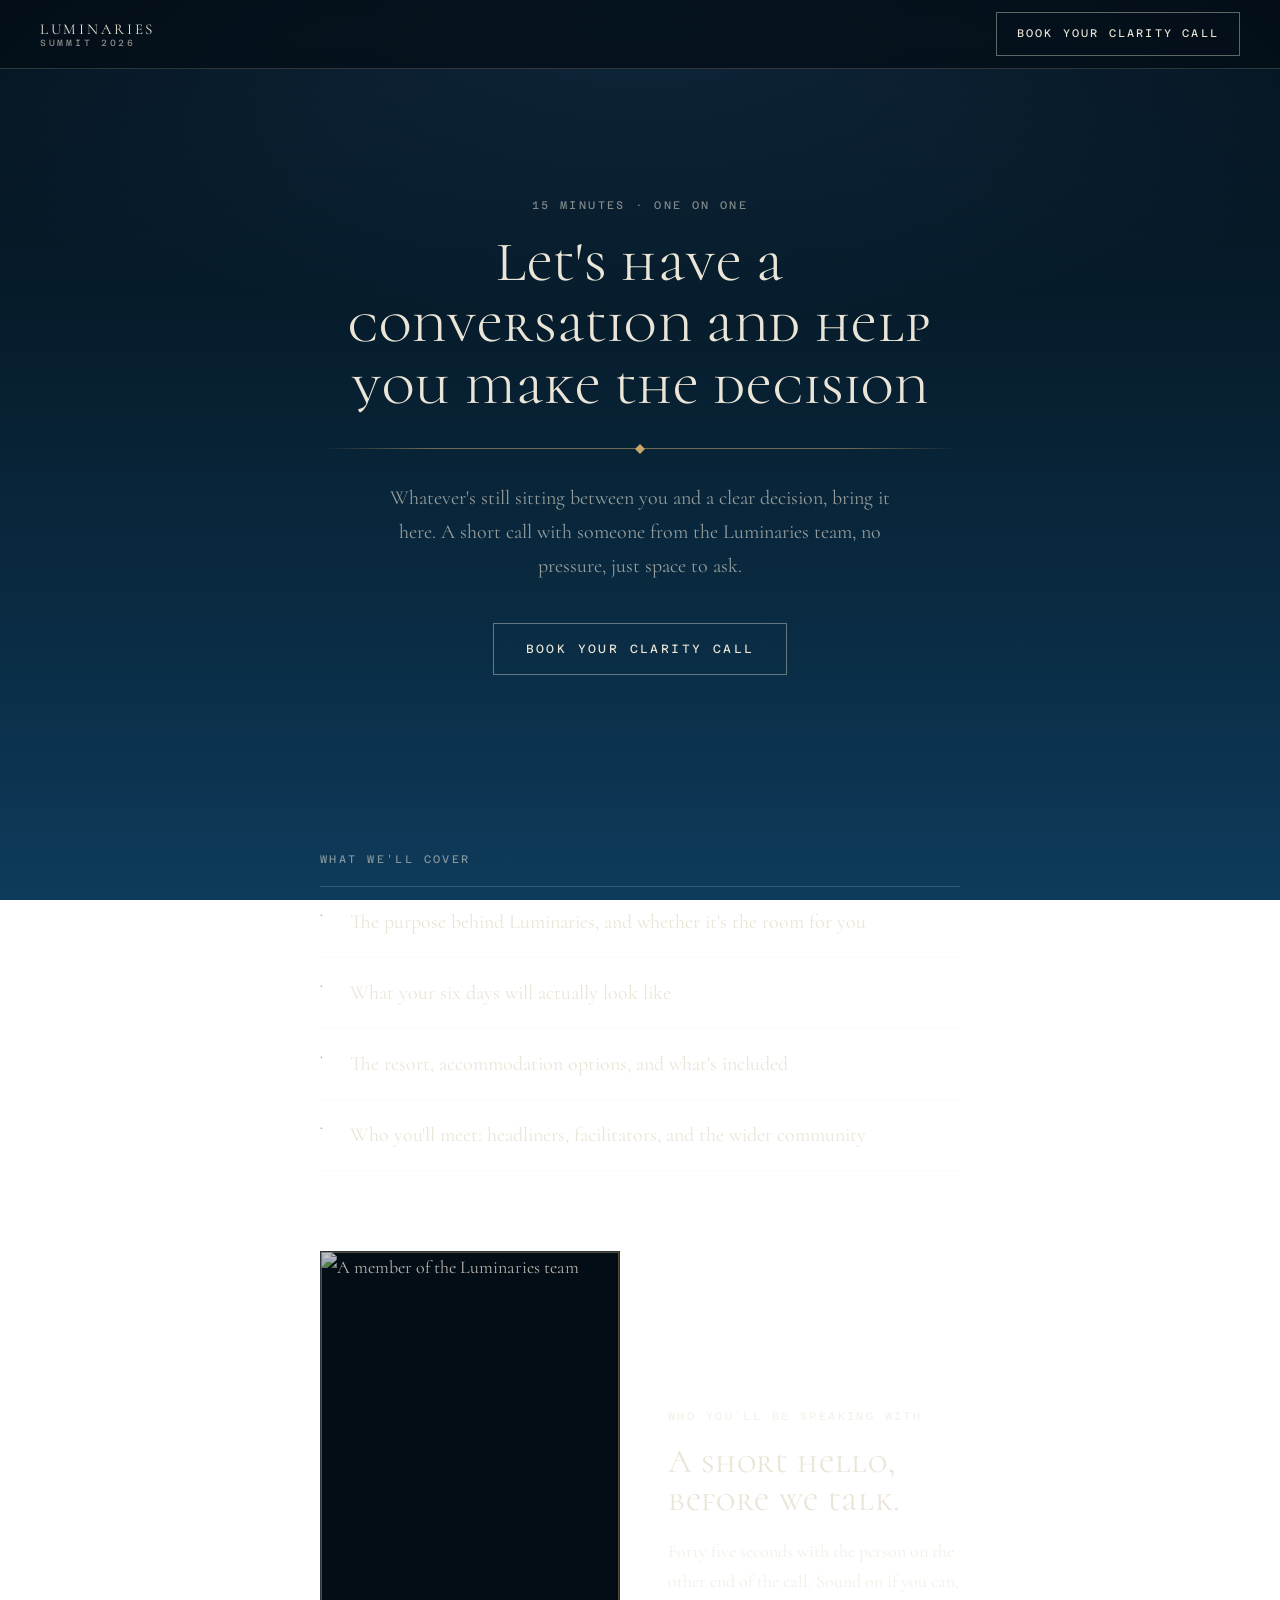
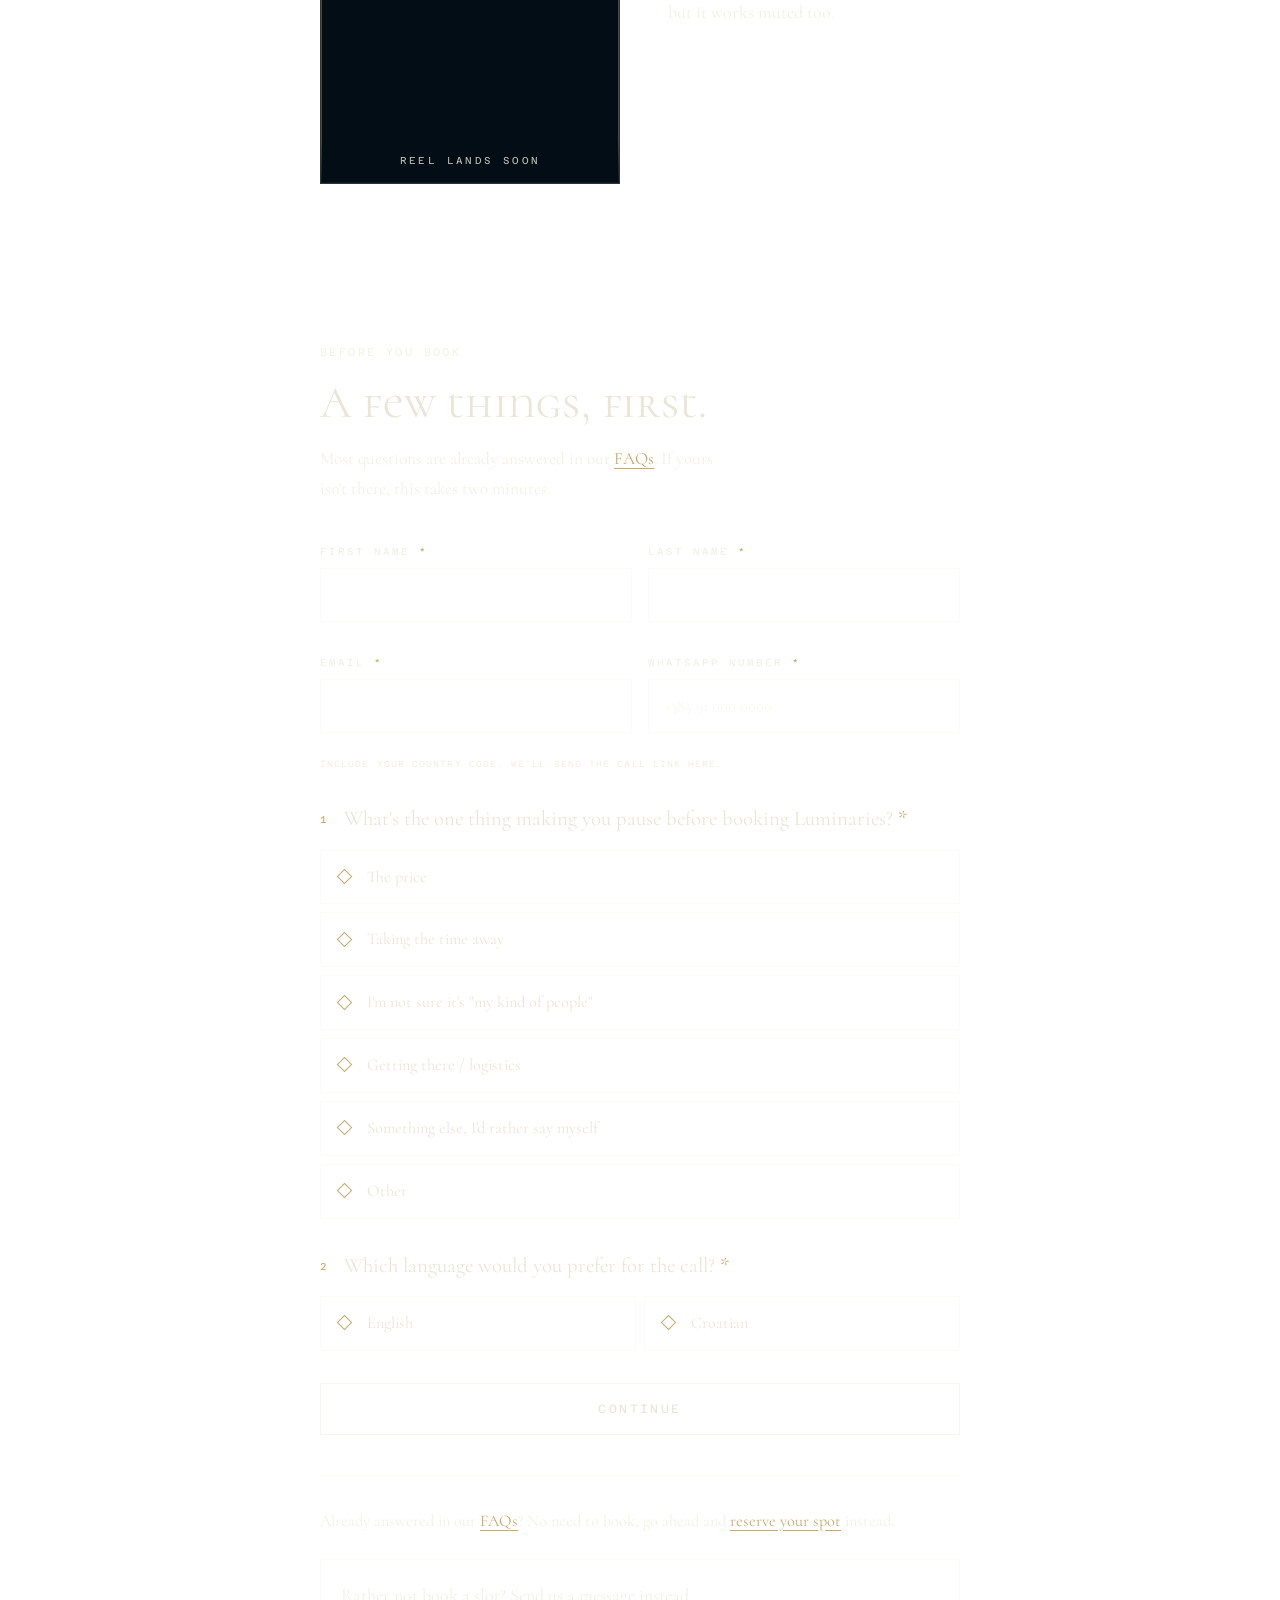
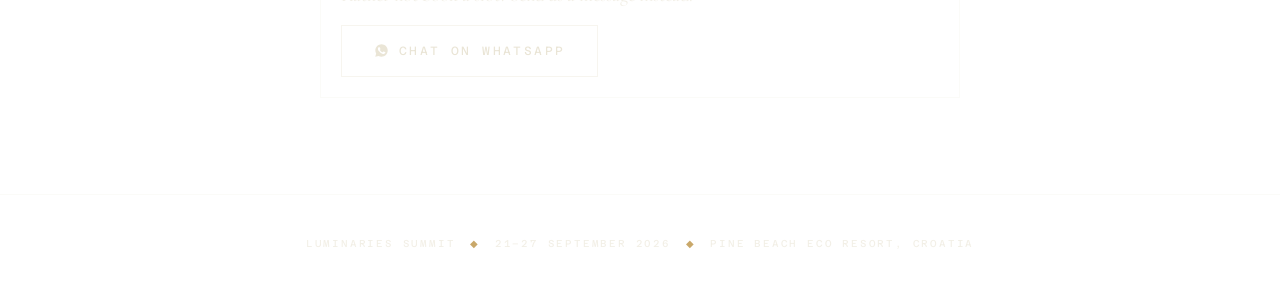
==== booking/index.html @ d0ec7f00 "Add clarity call booking page at /booking with reel, WhatsApp and two-step form" ====
<!DOCTYPE html>
<html lang="en">
<head>
<meta charset="utf-8" />
<meta name="viewport" content="width=device-width, initial-scale=1" />
<title>Book a Clarity Call - Luminaries Summit 2026</title>
<meta name="description" content="A 15 minute one on one call with the Luminaries team. Whatever is still sitting between you and a clear decision, bring it here." />
<meta property="og:title" content="Book a Clarity Call - Luminaries Summit 2026" />
<meta property="og:description" content="15 minutes, one on one. No pressure, just space to ask." />
<link rel="preconnect" href="https://fonts.googleapis.com" />
<link rel="preconnect" href="https://fonts.gstatic.com" crossorigin />
<link href="https://fonts.googleapis.com/css2?family=Cormorant:ital,wght@0,300..700;1,300..600&family=Cormorant+Unicase:wght@400;600;700&family=Azeret+Mono:wght@300;400;500&display=swap" rel="stylesheet" />
<link rel="stylesheet" href="../assets/styles.css" />
<link rel="stylesheet" href="../assets/clarity.css" />
</head>
<body class="page-clarity">
<a class="skip" href="#form">Skip to the form</a>

<header class="topbar topbar--clarity">
  <a class="topbar__mark" href="../">Luminaries<span>Summit 2026</span></a>
  <a class="btn btn--ghost btn--sm" href="#form">Book your clarity call</a>
</header>

<!-- ============================= HERO ============================= -->
<section class="cl-hero">
  <div class="wrap wrap--narrow">
    <p class="eyebrow eyebrow--light">15 minutes · One on one</p>

    <h1 class="cl-hero__title">
      Let's have a conversation and help you make the decision
    </h1>

    <div class="rule rule--light" aria-hidden="true"><span class="rule__gem"></span></div>

    <p class="cl-hero__intro">
      Whatever's still sitting between you and a clear decision, bring it here.
      A short call with someone from the Luminaries team, no pressure, just space to ask.
    </p>

    <a class="btn btn--ghost btn--light" href="#form">Book your clarity call</a>
  </div>
</section>

<!-- ============================ COVERAGE ============================ -->
<section class="cl-section">
  <div class="wrap wrap--narrow">
    <p class="eyebrow eyebrow--light">What we'll cover</p>

    <ul class="cover">
      <li>The purpose behind Luminaries, and whether it's the room for you</li>
      <li>What your six days will actually look like</li>
      <li>The resort, accommodation options, and what's included</li>
      <li>Who you'll meet: headliners, facilitators, and the wider community</li>
    </ul>
  </div>
</section>

<!-- ============================== REEL ============================== -->
<section class="cl-section cl-section--film">
  <div class="wrap wrap--narrow">
    <div class="reel">
      <!-- Facade player: set data-video-src (mp4) or data-instagram, media loads on click. -->
      <figure class="film film--reel" data-film data-video-src="" data-instagram="">
        <div class="film__frame">
          <img class="film__poster"
               src="https://luminaries.earth/images/home-booking-hero.jpg"
               alt="A member of the Luminaries team" loading="lazy" decoding="async" />
          <button type="button" class="film__play" data-film-play hidden>
            <span class="film__glyph" aria-hidden="true"></span>
            <span class="film__playLabel">Play</span>
            <span class="film__dur">0:45</span>
          </button>
          <p class="film__soon" data-film-soon>Reel lands soon</p>
        </div>
      </figure>

      <div class="reel__copy">
        <p class="eyebrow eyebrow--light">Who you'll be speaking with</p>
        <h2 class="reel__title">A short hello, before we talk.</h2>
        <p class="reel__text">
          Forty five seconds with the person on the other end of the call. Sound
          on if you can, but it works muted too.
        </p>
        <a class="reel__ig" href="https://www.instagram.com/luminaries.summit/" data-film-ig hidden>
          Watch on Instagram
        </a>
      </div>
    </div>
  </div>
</section>

<!-- ============================== FORM ============================== -->
<section class="cl-section cl-section--form" id="form">
  <div class="wrap wrap--narrow">
    <p class="eyebrow eyebrow--light">Before you book</p>
    <h2 class="cl-h2">A few things, first.</h2>
    <p class="cl-intro">
      Most questions are already answered in our
      <a href="https://luminaries.earth/#faq">FAQs</a>. If yours isn't there,
      this takes two minutes.
    </p>

    <!-- TODO: point action at the LeadConnector endpoint once the widget is provisioned. -->
    <form class="cf" id="clarity-form" novalidate>

      <div class="cf__step" data-step="1">
        <div class="cf__grid">
          <label class="cf__field">
            <span class="cf__label">First name <b aria-hidden="true">*</b></span>
            <input type="text" name="first-name" autocomplete="given-name" required />
          </label>
          <label class="cf__field">
            <span class="cf__label">Last name <b aria-hidden="true">*</b></span>
            <input type="text" name="last-name" autocomplete="family-name" required />
          </label>
        </div>

        <div class="cf__grid">
          <label class="cf__field">
            <span class="cf__label">Email <b aria-hidden="true">*</b></span>
            <input type="email" name="email" autocomplete="email" inputmode="email" required />
          </label>
          <label class="cf__field">
            <span class="cf__label">WhatsApp number <b aria-hidden="true">*</b></span>
            <input type="tel" name="whatsapp" autocomplete="tel" inputmode="tel"
                   placeholder="+385 91 000 0000" pattern="[+0-9][0-9 ()\-]{6,}" required />
          </label>
        </div>
        <p class="cf__hint">Include your country code. We'll send the call link here.</p>

        <fieldset class="cf__group">
          <legend class="cf__legend">
            <span class="cf__num">1</span>
            What's the one thing making you pause before booking Luminaries?
            <b aria-hidden="true">*</b>
          </legend>
          <div class="opts">
            <label class="opt"><input type="radio" name="pause" value="price" required /><span class="opt__box">The price</span></label>
            <label class="opt"><input type="radio" name="pause" value="time" /><span class="opt__box">Taking the time away</span></label>
            <label class="opt"><input type="radio" name="pause" value="people" /><span class="opt__box">I'm not sure it's "my kind of people"</span></label>
            <label class="opt"><input type="radio" name="pause" value="logistics" /><span class="opt__box">Getting there / logistics</span></label>
            <label class="opt"><input type="radio" name="pause" value="say-myself" /><span class="opt__box">Something else, I'd rather say myself</span></label>
            <label class="opt"><input type="radio" name="pause" value="other" /><span class="opt__box">Other</span></label>
          </div>
        </fieldset>

        <fieldset class="cf__group">
          <legend class="cf__legend">
            <span class="cf__num">2</span>
            Which language would you prefer for the call?
            <b aria-hidden="true">*</b>
          </legend>
          <div class="opts opts--pair">
            <label class="opt"><input type="radio" name="language" value="en" required /><span class="opt__box">English</span></label>
            <label class="opt"><input type="radio" name="language" value="hr" /><span class="opt__box">Croatian</span></label>
          </div>
        </fieldset>

        <p class="cf__error" data-step-error hidden>Please complete the fields above to continue.</p>

        <button type="button" class="btn btn--ghost btn--light btn--wide" data-continue>Continue</button>
      </div>

      <div class="cf__step" data-step="2" hidden>
        <fieldset class="cf__group">
          <legend class="cf__legend">
            <span class="cf__num">3</span>
            Is there anything you would like to add before the call?
            <b aria-hidden="true">*</b>
          </legend>
          <label class="cf__field">
            <span class="sr-only">Anything you would like to add</span>
            <textarea name="notes" rows="5" required
                      placeholder="The thing you'd want said out loud on the call."></textarea>
          </label>
        </fieldset>

        <p class="cf__error" data-final-error hidden>Please add a short note before booking.</p>

        <div class="cf__actions">
          <button type="button" class="btn btn--ghost btn--light" data-back>Back</button>
          <button type="submit" class="btn btn--ghost btn--light btn--gold">Book your clarity call</button>
        </div>
      </div>

      <div class="cf__done" data-done hidden>
        <p class="cf__doneGem" aria-hidden="true">&#9670;</p>
        <h3 class="cf__doneTitle">Your call is requested.</h3>
        <p>
          We'll be in touch at <span data-done-email></span> with a time that suits you.
          Nothing else needed from you right now.
        </p>
      </div>
    </form>

    <p class="cl-note">
      Already answered in our <a href="https://luminaries.earth/#faq">FAQs</a>?
      No need to book, go ahead and <a href="../#checkout">reserve your spot</a> instead.
    </p>

    <div class="wa">
      <p class="wa__text">Rather not book a slot? Send us a message instead.</p>
      <!-- TODO: confirm this number is WhatsApp enabled before launch. -->
      <a class="btn btn--ghost btn--light wa__btn"
         href="https://wa.me/385913332030?text=Hi%20Luminaries%2C%20I%20have%20a%20question%20about%20the%202026%20summit."
         target="_blank" rel="noopener">
        <span class="wa__glyph" aria-hidden="true"></span>
        Chat on WhatsApp
      </a>
    </div>
  </div>
</section>

<footer class="cl-footer">
  <div class="wrap">
    <p>Luminaries Summit <span class="gem">&#9670;</span> 21–27 September 2026 <span class="gem">&#9670;</span> Pine Beach Eco Resort, Croatia</p>
  </div>
</footer>

<script src="../assets/clarity.js" defer></script>
<script src="../assets/film.js" defer></script>
</body>
</html>
---- assets/styles.css ----
/* ==========================================================================
   Luminaries Summit 2026 — Early Bird landing page
   Visual system lifted from luminaries.earth:
   cream #F7F2DF ground, ink #141414, electric blue #1032CF accent,
   Cormorant / Cormorant Unicase display, Azeret Mono for labels.
   ========================================================================== */

:root {
  --cream: #f7f2df;
  --cream-deep: #efe8cf;
  --ink: #141414;
  --ink-soft: rgba(20, 20, 20, 0.62);
  --ink-faint: rgba(20, 20, 20, 0.14);
  --night: #061b2a;
  --night-deep: #030d16;
  --blue: #1032cf;
  --blue-lift: #2a4eef;
  --sky: #4da2f0;
  --gold: #c9a86a;

  --bg: var(--cream);
  --fg: var(--ink);
  --fg-soft: var(--ink-soft);
  --hairline: var(--ink-faint);
  --accent: var(--blue);
  --surface: rgba(255, 255, 255, 0.5);

  --display: "Cormorant Unicase", "Cormorant", Georgia, serif;
  --serif: "Cormorant", Georgia, "Times New Roman", serif;
  --mono: "Azeret Mono", ui-monospace, "SFMono-Regular", Consolas, monospace;

  --step: 8px;
  --gutter: 24px;
  --maxw: 1180px;
  --maxw-narrow: 720px;

  --ease: cubic-bezier(0.22, 0.61, 0.36, 1);
  --dur: 420ms;
}

@media (prefers-color-scheme: dark) {
  :root:not([data-theme="light"]) {
    --bg: #0d1219;
    --fg: #e8e3d4;
    --fg-soft: rgba(232, 227, 212, 0.62);
    --hairline: rgba(232, 227, 212, 0.16);
    --accent: #6f92ff;
    --surface: rgba(255, 255, 255, 0.04);
    --cream-deep: #121924;
  }
}

[data-theme="dark"] {
  --bg: #0d1219;
  --fg: #e8e3d4;
  --fg-soft: rgba(232, 227, 212, 0.62);
  --hairline: rgba(232, 227, 212, 0.16);
  --accent: #6f92ff;
  --surface: rgba(255, 255, 255, 0.04);
  --cream-deep: #121924;
}

/* --------------------------------------------------------- base */

*,
*::before,
*::after { box-sizing: border-box; }

html { scroll-behavior: smooth; -webkit-text-size-adjust: 100%; }

body {
  margin: 0;
  background: var(--bg);
  color: var(--fg);
  font-family: var(--serif);
  font-size: 18px;
  line-height: 1.7;
  font-weight: 400;
  -webkit-font-smoothing: antialiased;
  overflow-x: hidden;
}

img { display: block; width: 100%; height: auto; }

a { color: inherit; }

p { margin: 0 0 1.1em; }

.sr-only {
  position: absolute; width: 1px; height: 1px;
  padding: 0; margin: -1px; overflow: hidden;
  clip: rect(0 0 0 0); white-space: nowrap; border: 0;
}

.skip {
  position: absolute; left: -9999px; top: 0; z-index: 999;
  background: var(--ink); color: var(--cream);
  padding: 12px 20px; font-family: var(--mono); font-size: 13px;
}
.skip:focus { left: 8px; top: 8px; }

:focus-visible {
  outline: 2px solid var(--accent);
  outline-offset: 3px;
}

/* --------------------------------------------------------- layout */

.wrap {
  width: 100%;
  max-width: var(--maxw);
  margin-inline: auto;
  padding-inline: var(--gutter);
}
.wrap--narrow { max-width: var(--maxw-narrow); }

.section { padding-block: calc(var(--step) * 9); }

@media (min-width: 768px) {
  :root { --gutter: 40px; }
  .section { padding-block: calc(var(--step) * 14); }
}

@media (min-width: 1100px) {
  .section { padding-block: calc(var(--step) * 18); }
}

/* --------------------------------------------------------- type */

.eyebrow {
  font-family: var(--mono);
  font-size: 11px;
  font-weight: 400;
  letter-spacing: 0.22em;
  text-transform: uppercase;
  color: var(--fg-soft);
  margin: 0 0 calc(var(--step) * 2);
}
.eyebrow--light { color: rgba(247, 242, 223, 0.66); }

.h2 {
  font-family: var(--display);
  font-weight: 400;
  font-size: clamp(2rem, 7vw, 3.6rem);
  line-height: 1.05;
  letter-spacing: 0.01em;
  margin: 0 0 calc(var(--step) * 2);
}
.h2--light { color: var(--cream); }

.h3 {
  font-family: var(--display);
  font-weight: 400;
  font-size: clamp(1.4rem, 4vw, 1.9rem);
  line-height: 1.15;
  margin: 0 0 calc(var(--step) * 1.5);
}

.lede {
  font-size: clamp(1.05rem, 2.4vw, 1.3rem);
  color: var(--fg-soft);
  max-width: 44ch;
  margin-bottom: calc(var(--step) * 5);
}
.lede--center { margin-inline: auto; }

.badge {
  display: inline-flex;
  align-items: center;
  font-family: var(--mono);
  font-size: 10px;
  letter-spacing: 0.18em;
  text-transform: uppercase;
  padding: 5px 11px;
  border: 1px solid var(--hairline);
  color: var(--fg-soft);
  white-space: nowrap;
}
.badge--accent {
  border-color: var(--accent);
  color: var(--accent);
}
.badge--tiny {
  font-size: 9px;
  letter-spacing: 0.12em;
  padding: 3px 7px;
  border-color: var(--accent);
  color: var(--accent);
}

/* Hairline divider with a small gem, echoing the site's gold rules */
.rule {
  position: relative;
  height: 1px;
  background: linear-gradient(90deg, transparent, var(--hairline) 18%, var(--hairline) 82%, transparent);
  margin-block: calc(var(--step) * 4);
}
.rule--light {
  background: linear-gradient(90deg, transparent, rgba(201, 168, 106, 0.55) 18%, rgba(201, 168, 106, 0.55) 82%, transparent);
}
.rule__gem {
  position: absolute; left: 50%; top: 50%;
  width: 7px; height: 7px;
  translate: -50% -50%;
  rotate: 45deg;
  background: var(--gold);
}

/* --------------------------------------------------------- buttons */

.btn {
  --btn-fg: var(--cream);
  --btn-bg: var(--ink);
  display: inline-flex;
  align-items: center;
  justify-content: center;
  min-height: 52px;
  padding: 14px 32px;
  font-family: var(--mono);
  font-size: 12px;
  font-weight: 400;
  letter-spacing: 0.2em;
  text-transform: uppercase;
  text-decoration: none;
  color: var(--btn-fg);
  background: var(--btn-bg);
  border: 1px solid var(--btn-bg);
  border-radius: 0;
  cursor: pointer;
  transition: background var(--dur) var(--ease), color var(--dur) var(--ease),
              border-color var(--dur) var(--ease), transform var(--dur) var(--ease);
}
.btn:hover { transform: translateY(-2px); }

.btn--solid { --btn-bg: var(--blue); --btn-fg: #fff; }
.btn--solid:hover { --btn-bg: var(--blue-lift); }

.btn--ghost {
  --btn-bg: transparent;
  --btn-fg: var(--fg);
  border-color: var(--hairline);
}
.btn--ghost:hover { border-color: var(--fg); }

.btn--sm { min-height: 44px; padding: 10px 20px; font-size: 11px; }
.btn--wide { width: 100%; }

@media (min-width: 640px) {
  .btn--wide { width: auto; min-width: 300px; }
}

/* --------------------------------------------------------- topbar */

.topbar {
  position: sticky;
  top: 0;
  z-index: 40;
  display: flex;
  align-items: center;
  justify-content: space-between;
  gap: 16px;
  padding: 12px var(--gutter);
  background: color-mix(in srgb, var(--bg) 88%, transparent);
  backdrop-filter: blur(10px);
  border-bottom: 1px solid var(--hairline);
}

.topbar__mark {
  font-family: var(--display);
  font-size: 15px;
  letter-spacing: 0.18em;
  text-transform: uppercase;
  text-decoration: none;
  line-height: 1.2;
}
.topbar__mark span {
  display: block;
  font-family: var(--mono);
  font-size: 9px;
  letter-spacing: 0.3em;
  color: var(--fg-soft);
}

.topbar__cta { display: none; }
@media (min-width: 600px) { .topbar__cta { display: inline-flex; } }

/* --------------------------------------------------------- hero */

.hero {
  position: relative;
  isolation: isolate;
  color: var(--cream);
  padding: calc(var(--step) * 9) var(--gutter) calc(var(--step) * 12);
  text-align: center;
  overflow: hidden;
}

/* Cosmic ground: layered radial nebulae over deep navy, like the site banner */
.hero__sky {
  position: absolute;
  inset: 0;
  z-index: -2;
  background:
    radial-gradient(120% 70% at 50% 8%, rgba(77, 162, 240, 0.34) 0%, transparent 58%),
    radial-gradient(80% 55% at 12% 78%, rgba(16, 50, 207, 0.4) 0%, transparent 62%),
    radial-gradient(70% 50% at 88% 68%, rgba(201, 168, 106, 0.16) 0%, transparent 60%),
    linear-gradient(180deg, var(--night-deep) 0%, var(--night) 55%, #0a2438 100%);
}
/* Starfield */
.hero__sky::after {
  content: "";
  position: absolute;
  inset: 0;
  background-image:
    radial-gradient(1.4px 1.4px at 12% 22%, rgba(255,255,255,0.85), transparent),
    radial-gradient(1px 1px at 28% 64%, rgba(255,255,255,0.6), transparent),
    radial-gradient(1.6px 1.6px at 47% 14%, rgba(255,255,255,0.75), transparent),
    radial-gradient(1px 1px at 63% 47%, rgba(255,255,255,0.5), transparent),
    radial-gradient(1.3px 1.3px at 78% 26%, rgba(255,255,255,0.8), transparent),
    radial-gradient(1px 1px at 88% 72%, rgba(255,255,255,0.55), transparent),
    radial-gradient(1.2px 1.2px at 36% 86%, rgba(255,255,255,0.6), transparent),
    radial-gradient(1px 1px at 6% 52%, rgba(255,255,255,0.45), transparent),
    radial-gradient(1.5px 1.5px at 70% 90%, rgba(255,255,255,0.5), transparent);
  animation: shimmer 7s ease-in-out infinite alternate;
}

@keyframes shimmer {
  from { opacity: 0.55; }
  to   { opacity: 1; }
}

.hero__fade {
  position: absolute;
  inset: auto 0 0 0;
  height: 120px;
  z-index: -1;
  background: linear-gradient(180deg, transparent, var(--bg));
}

.hero__inner {
  max-width: 760px;
  margin-inline: auto;
  animation: rise 900ms var(--ease) both;
}

@keyframes rise {
  from { opacity: 0; transform: translateY(14px); }
  to   { opacity: 1; transform: none; }
}

.hero__title {
  font-family: var(--display);
  font-weight: 400;
  font-size: clamp(2.1rem, 8.2vw, 4.6rem);
  line-height: 1.02;
  letter-spacing: 0.005em;
  margin: 0 0 calc(var(--step) * 2);
  text-wrap: balance;
}
.hero__title span { display: block; }
.hero__title em {
  display: block;
  font-style: normal;
  color: #fff;
  text-shadow: 0 0 46px rgba(122, 178, 255, 0.45);
}

.hero__sub {
  font-size: clamp(1.05rem, 2.6vw, 1.35rem);
  color: rgba(247, 242, 223, 0.82);
  max-width: 40ch;
  margin-inline: auto;
  margin-bottom: calc(var(--step) * 5);
}
.hero__sub strong { color: #fff; font-weight: 600; }

/* --------------------------------------------------------- countdown */

.countdown { margin-bottom: calc(var(--step) * 5); }

.countdown__label {
  font-family: var(--mono);
  font-size: 10px;
  letter-spacing: 0.28em;
  text-transform: uppercase;
  color: rgba(247, 242, 223, 0.6);
  margin: 0 0 calc(var(--step) * 2);
}

.countdown__grid {
  display: inline-grid;
  grid-template-columns: repeat(3, minmax(76px, 1fr));
  gap: 1px;
  background: rgba(247, 242, 223, 0.18);
  border: 1px solid rgba(247, 242, 223, 0.18);
}

.countdown__unit {
  display: flex;
  flex-direction: column;
  align-items: center;
  gap: 4px;
  padding: 14px 10px;
  background: rgba(6, 27, 42, 0.55);
  backdrop-filter: blur(4px);
}

.countdown__num {
  font-family: var(--display);
  font-size: clamp(1.8rem, 6vw, 2.6rem);
  line-height: 1;
  font-variant-numeric: tabular-nums;
  color: #fff;
}

.countdown__cap {
  font-family: var(--mono);
  font-size: 9px;
  letter-spacing: 0.24em;
  text-transform: uppercase;
  color: rgba(247, 242, 223, 0.55);
}

.countdown__deadline {
  font-family: var(--mono);
  font-size: 10px;
  letter-spacing: 0.16em;
  text-transform: uppercase;
  color: rgba(247, 242, 223, 0.45);
  margin: calc(var(--step) * 2) 0 0;
}

/* --------------------------------------------------------- price */

.section--price { text-align: center; }

.pricecard {
  margin-top: calc(var(--step) * 4);
  padding: calc(var(--step) * 5) calc(var(--step) * 3);
  background: var(--surface);
  border: 1px solid var(--hairline);
}

@media (min-width: 768px) {
  .pricecard { padding: calc(var(--step) * 8) calc(var(--step) * 7); }
}

.pricecard__row {
  display: flex;
  flex-wrap: wrap;
  align-items: baseline;
  justify-content: center;
  gap: 12px 20px;
}

.price {
  font-family: var(--display);
  line-height: 1;
  font-variant-numeric: lining-nums;
}

.price--was {
  font-size: clamp(1.5rem, 5vw, 2.2rem);
  color: var(--fg-soft);
  text-decoration: line-through;
  text-decoration-thickness: 1.5px;
}

.price--now {
  font-size: clamp(3.2rem, 13vw, 6rem);
  color: var(--accent);
  letter-spacing: -0.01em;
}

.price--sm.price--was { font-size: 1.2rem; }
.price--sm.price--now { font-size: 2.4rem; }
.price--xs.price--was { font-size: 0.9rem; }
.price--xs.price--now { font-size: 1.4rem; }

.pricecard__badges {
  display: flex;
  flex-wrap: wrap;
  justify-content: center;
  gap: 8px;
  margin: calc(var(--step) * 2.5) 0 0;
}

.pricecard__valid {
  font-family: var(--mono);
  font-size: 11px;
  letter-spacing: 0.2em;
  text-transform: uppercase;
  color: var(--fg);
  margin: calc(var(--step) * 2) 0 0;
}

.pricecard__note {
  max-width: 46ch;
  margin-inline: auto;
  color: var(--fg-soft);
  font-size: 1.05rem;
}
.pricecard__note strong { color: var(--fg); font-weight: 600; }

/* --------------------------------------------------------- email unlock */

.pricecard[data-locked] [data-lockable] {
  filter: blur(11px);
  opacity: 0.55;
  user-select: none;
  pointer-events: none;
}

/* While locked the regular rate is the live price, so it must not read as struck through. */
[data-early-bird="locked"] .price--was {
  text-decoration: none;
  color: var(--fg);
}
[data-early-bird="locked"] .section--reserve .price--was { color: var(--cream); }
[data-early-bird="locked"] .section--reserve [data-lockable],
[data-early-bird="locked"] .reserve__unit { display: none; }

[data-lockable] {
  transition: filter 500ms var(--ease), opacity 500ms var(--ease);
}

.unlock {
  margin-bottom: calc(var(--step) * 4);
  text-align: left;
}
.unlock[hidden] { display: none; }

.unlock__pitch {
  display: block;
  text-align: center;
  font-size: 1.05rem;
  line-height: 1.6;
  margin: 0 0 calc(var(--step) * 2);
}
.unlock__pitch strong { font-weight: 600; }

.unlock__icon {
  display: inline-block;
  vertical-align: -1px;
  width: 14px;
  height: 12px;
  margin-right: 10px;
  border: 1.5px solid var(--accent);
  border-radius: 2px;
  position: relative;
}
.unlock__icon::before {
  content: "";
  position: absolute;
  left: 2px;
  bottom: 10px;
  width: 8px;
  height: 7px;
  border: 1.5px solid var(--accent);
  border-bottom: 0;
  border-radius: 5px 5px 0 0;
}
.unlock__icon--done { border-color: var(--accent); background: var(--accent); }
.unlock__icon--done::before { left: 6px; border-radius: 5px 5px 0 0; }

.unlock__row {
  display: grid;
  gap: 10px;
}
@media (min-width: 560px) {
  .unlock__row { grid-template-columns: minmax(0, 1fr) auto; }
}

.unlock__field { display: block; }
.unlock__field input {
  width: 100%;
  min-height: 52px;
  padding: 14px 16px;
  font-family: var(--serif);
  font-size: 16px;
  color: var(--fg);
  background: var(--bg);
  border: 1px solid var(--hairline);
  border-radius: 0;
}
.unlock__field input:focus-visible { outline: 2px solid var(--accent); outline-offset: 2px; }
.unlock__field input.is-invalid { border-color: #c0392b; }

.unlock__error {
  margin: 8px 0 0;
  font-family: var(--mono);
  font-size: 10px;
  letter-spacing: 0.1em;
  text-transform: uppercase;
  color: #c0392b;
}
.unlock__error[hidden] { display: none; }

.unlock__micro {
  margin: calc(var(--step) * 1.5) 0 0;
  font-family: var(--mono);
  font-size: 9px;
  line-height: 1.8;
  letter-spacing: 0.12em;
  text-transform: uppercase;
  color: var(--fg-soft);
  text-align: center;
}

.unlock--done { border: 1px solid var(--accent); padding: calc(var(--step) * 2.5); }
.unlock__pitch--done { margin-bottom: 0; }

.unlock__code {
  font-family: var(--mono);
  font-size: 0.85em;
  letter-spacing: 0.14em;
  padding: 3px 8px;
  margin-left: 4px;
  border: 1px dashed var(--accent);
  color: var(--accent);
}

.pricecard__micro {
  font-family: var(--mono);
  font-size: 10px;
  letter-spacing: 0.14em;
  text-transform: uppercase;
  color: var(--fg-soft);
  margin: calc(var(--step) * 2) 0 0;
}

/* --------------------------------------------------------- stays */

.section--stay { background: var(--cream-deep); }

.stays {
  display: grid;
  gap: calc(var(--step) * 6);
}

@media (min-width: 900px) {
  .stays { grid-template-columns: 1fr 1fr; gap: calc(var(--step) * 5); }
}

.stay { display: flex; flex-direction: column; }

.stay__media {
  margin: 0 0 calc(var(--step) * 3);
  overflow: hidden;
  background: var(--hairline);
  aspect-ratio: 4 / 3;
}
.stay__media img {
  height: 100%;
  object-fit: cover;
  transition: transform 900ms var(--ease);
}
.stay:hover .stay__media img { transform: scale(1.04); }

.stay__body { display: flex; flex-direction: column; flex: 1; }
.stay__body p { color: var(--fg-soft); }

.tags {
  display: flex;
  flex-wrap: wrap;
  gap: 8px;
  list-style: none;
  padding: 0;
  margin: 0 0 calc(var(--step) * 3);
}
.tags li {
  font-family: var(--mono);
  font-size: 10px;
  letter-spacing: 0.14em;
  text-transform: uppercase;
  padding: 6px 12px;
  border: 1px solid var(--hairline);
  color: var(--fg-soft);
}

.stay .btn { align-self: flex-start; margin-top: auto; }

/* --------------------------------------------------------- checkout */

.checkout {
  display: grid;
  gap: calc(var(--step) * 5);
  align-items: start;
}

@media (min-width: 1000px) {
  .checkout { grid-template-columns: minmax(0, 1fr) 380px; gap: calc(var(--step) * 7); }
}

.checkout__config { display: grid; gap: calc(var(--step) * 5); min-width: 0; }

.checkout__gated { display: grid; gap: calc(var(--step) * 5); }
.checkout__gated[hidden] { display: none; }

.field {
  border: 0;
  padding: 0;
  margin: 0;
  min-width: 0;
}

.field__legend {
  display: flex;
  align-items: baseline;
  gap: 10px;
  font-family: var(--display);
  font-size: clamp(1.15rem, 3.4vw, 1.45rem);
  line-height: 1.2;
  padding: 0;
  margin-bottom: calc(var(--step) * 2);
}

.field__step {
  font-family: var(--mono);
  font-size: 10px;
  letter-spacing: 0.18em;
  color: var(--accent);
}

.field__note {
  margin: calc(var(--step) * 2) 0 0;
  font-family: var(--mono);
  font-size: 10px;
  line-height: 1.7;
  letter-spacing: 0.1em;
  text-transform: uppercase;
  color: var(--fg-soft);
}

/* toggle: include / remove accommodation */

.switch {
  display: flex;
  align-items: flex-start;
  gap: 14px;
  padding: 18px;
  border: 1px solid var(--hairline);
  background: var(--surface);
  cursor: pointer;
}
.switch:hover { border-color: var(--fg-soft); }
.switch input { position: absolute; opacity: 0; width: 0; height: 0; }

.switch__track {
  position: relative;
  flex: 0 0 auto;
  width: 46px;
  height: 26px;
  margin-top: 2px;
  border: 1px solid var(--hairline);
  background: transparent;
  transition: background var(--dur) var(--ease), border-color var(--dur) var(--ease);
}
.switch__thumb {
  position: absolute;
  inset: 3px auto 3px 3px;
  width: 18px;
  background: var(--fg-soft);
  transition: transform var(--dur) var(--ease), background var(--dur) var(--ease);
}
.switch input:checked + .switch__track { background: var(--accent); border-color: var(--accent); }
.switch input:checked + .switch__track .switch__thumb { transform: translateX(20px); background: #fff; }
.switch input:focus-visible + .switch__track { outline: 2px solid var(--accent); outline-offset: 3px; }

.switch__text { display: grid; gap: 2px; font-size: 1rem; }
.switch__hint { color: var(--fg-soft); font-size: 0.92rem; }

/* radio choices */

.choices { display: grid; gap: 10px; }

@media (min-width: 560px) {
  .choices--pair { grid-template-columns: 1fr 1fr; }
}

.choice { display: block; cursor: pointer; }
.choice input { position: absolute; opacity: 0; width: 0; height: 0; }

.choice__box {
  display: block;
  position: relative;
  padding: 16px 18px 16px 44px;
  border: 1px solid var(--hairline);
  background: var(--surface);
  transition: border-color var(--dur) var(--ease), background var(--dur) var(--ease);
}
.choice__box::before {
  content: "";
  position: absolute;
  left: 17px;
  top: 21px;
  z-index: 2;
  width: 12px;
  height: 12px;
  rotate: 45deg;
  border: 1px solid var(--fg-soft);
  transition: background var(--dur) var(--ease), border-color var(--dur) var(--ease);
}
.choice:hover .choice__box { border-color: var(--fg-soft); }
.choice input:checked + .choice__box { border-color: var(--accent); background: color-mix(in srgb, var(--accent) 6%, transparent); }
.choice input:checked + .choice__box::before { background: var(--accent); border-color: var(--accent); }
.choice input:focus-visible + .choice__box { outline: 2px solid var(--accent); outline-offset: 3px; }

.choice__title {
  display: block;
  font-family: var(--display);
  font-size: 1.1rem;
  line-height: 1.25;
}
.choice__sub {
  display: block;
  font-family: var(--mono);
  font-size: 10px;
  letter-spacing: 0.1em;
  text-transform: uppercase;
  color: var(--fg-soft);
  margin-top: 4px;
}

.choice--row .choice__box {
  display: grid;
  grid-template-columns: 68px minmax(0, 1fr);
  align-items: center;
  gap: 10px 14px;
  padding-left: 44px;
}
.choice__main { min-width: 0; }

@media (max-width: 559px) {
  .choice--row .choice__box {
    grid-template-columns: 56px minmax(0, 1fr);
    gap: 8px 10px;
    padding: 14px 14px 14px 34px;
  }
  .choice--row .choice__box::before { left: 11px; top: 19px; }
}

.choice__thumb {
  grid-row: span 2;
  display: block;
  overflow: hidden;
  aspect-ratio: 1 / 1;
  background: var(--hairline);
}
.choice__thumb img {
  height: 100%;
  object-fit: cover;
  filter: saturate(0.9);
  transition: filter var(--dur) var(--ease), transform var(--dur) var(--ease);
}
.choice input:checked + .choice__box .choice__thumb img { filter: saturate(1.05); }
.choice:hover .choice__thumb img { transform: scale(1.05); }

/* photo cards for accommodation type */

.choice--photo .choice__box { padding: 0 0 16px; }
.choice--photo .choice__box::before {
  left: 14px;
  top: 14px;
  background: rgba(255, 255, 255, 0.92);
  border-color: rgba(255, 255, 255, 0.92);
  box-shadow: 0 0 0 1px rgba(0, 0, 0, 0.18);
}
.choice--photo input:checked + .choice__box::before { background: var(--accent); border-color: var(--accent); }
.choice--photo .choice__main { display: block; padding: 14px 18px 0; }

.choice__figure {
  display: block;
  overflow: hidden;
  aspect-ratio: 16 / 10;
  background: var(--hairline);
}
.choice__figure img {
  height: 100%;
  object-fit: cover;
  filter: saturate(0.88);
  transition: transform 700ms var(--ease), filter var(--dur) var(--ease);
}
.choice--photo:hover .choice__figure img { transform: scale(1.04); }
.choice--photo input:checked + .choice__box .choice__figure img { filter: saturate(1.05); }

.choice__price {
  display: flex;
  flex-wrap: wrap;
  align-items: baseline;
  gap: 4px 10px;
}
@media (min-width: 560px) {
  .choice--row .choice__box {
    grid-template-columns: 84px minmax(0, 1fr) 200px;
    align-items: center;
  }
  .choice__thumb { grid-row: 1; }
  .choice__price { justify-content: flex-end; text-align: right; }
  .choice__vat { justify-content: flex-end; }
}
.choice__was {
  font-family: var(--serif);
  font-size: 0.95rem;
  color: var(--fg-soft);
  text-decoration: line-through;
}
.choice__now {
  font-family: var(--display);
  font-size: 1.35rem;
  line-height: 1;
  color: var(--fg);
}
.choice__vat {
  flex-basis: 100%;
  display: flex;
  align-items: center;
  gap: 8px;
  font-family: var(--mono);
  font-size: 9px;
  letter-spacing: 0.14em;
  text-transform: uppercase;
  color: var(--fg-soft);
}

/* pass quantity stepper */

.stepper {
  display: inline-flex;
  align-items: stretch;
  border: 1px solid var(--hairline);
  background: var(--surface);
}
.stepper__btn {
  width: 52px;
  min-height: 52px;
  border: 0;
  background: transparent;
  color: var(--fg);
  font-family: var(--serif);
  font-size: 1.4rem;
  line-height: 1;
  cursor: pointer;
  transition: background var(--dur) var(--ease);
}
.stepper__btn:hover { background: color-mix(in srgb, var(--accent) 10%, transparent); }
.stepper__val {
  display: grid;
  place-items: center;
  min-width: 56px;
  font-family: var(--display);
  font-size: 1.3rem;
  border-inline: 1px solid var(--hairline);
  font-variant-numeric: tabular-nums;
}

.stepper--sm .stepper__btn { width: 44px; min-height: 44px; font-size: 1.15rem; }
.stepper--sm .stepper__val { min-width: 44px; font-size: 1.1rem; }

/* add-ons */

.addons {
  list-style: none;
  margin: 0;
  padding: 0;
  display: grid;
  gap: 10px;
}

.addon {
  display: grid;
  grid-template-columns: 84px minmax(0, 1fr);
  gap: 12px 16px;
  padding: 14px;
  border: 1px solid var(--hairline);
  background: var(--surface);
}

.addon__thumb {
  display: block;
  overflow: hidden;
  aspect-ratio: 1 / 1;
  background: var(--hairline);
}
.addon__thumb img { height: 100%; object-fit: cover; filter: saturate(0.9); }

.addon__body { min-width: 0; }

.addon__title {
  font-family: var(--display);
  font-weight: 400;
  font-size: 1.15rem;
  line-height: 1.2;
  margin: 0 0 6px;
}

.addon__desc {
  margin: 0;
  font-size: 0.95rem;
  line-height: 1.6;
  color: var(--fg-soft);
}

.addon__action {
  grid-column: 2;
  display: flex;
  flex-wrap: wrap;
  align-items: center;
  gap: 6px 14px;
}

.addon__price {
  font-family: var(--display);
  font-size: 1.2rem;
  line-height: 1;
}
.addon__price--free { color: var(--accent); }

.addon__vat {
  font-family: var(--mono);
  font-size: 9px;
  letter-spacing: 0.12em;
  text-transform: uppercase;
  color: var(--fg-soft);
}

.addon__btn { margin-left: auto; min-width: 96px; }

@media (max-width: 559px) {
  .addon { grid-template-columns: 1fr; gap: 12px; }
  .addon__thumb { aspect-ratio: 16 / 9; }
  .addon__action { grid-column: 1; }
}

@media (min-width: 720px) {
  .addon { grid-template-columns: 104px minmax(0, 1fr) 200px; align-items: center; }
  .addon__action {
    grid-column: 3;
    grid-row: 1;
    flex-direction: column;
    align-items: flex-end;
    text-align: right;
    gap: 4px;
  }
  .addon__btn { margin-left: 0; margin-top: 6px; }
}

/* buyer information */

.buyer {
  display: grid;
  gap: 10px;
  margin-bottom: calc(var(--step) * 2);
}

@media (min-width: 640px) {
  .buyer { grid-template-columns: 1fr 1fr; }
  .buyer > :first-child { grid-column: 1 / -1; }
}

.field__sub {
  font-family: var(--mono);
  font-size: 10px;
  font-weight: 400;
  letter-spacing: 0.22em;
  text-transform: uppercase;
  color: var(--fg-soft);
  margin: calc(var(--step) * 4) 0 calc(var(--step) * 1.5);
}

.field__error {
  font-family: var(--mono);
  font-size: 10px;
  letter-spacing: 0.1em;
  text-transform: uppercase;
  color: #c0392b;
}
.field__error[hidden] { display: none; }

.guests {
  display: grid;
  gap: 10px;
  margin-bottom: calc(var(--step) * 3);
}

@media (min-width: 640px) {
  .guests { grid-template-columns: 1fr 1fr; }
}

.guests__row { display: grid; gap: 6px; }
.guests__row span {
  font-family: var(--mono);
  font-size: 10px;
  letter-spacing: 0.16em;
  text-transform: uppercase;
  color: var(--fg-soft);
}
.guests__row span em {
  font-style: normal;
  opacity: 0.6;
}
.guests__row input {
  width: 100%;
  min-height: 48px;
  padding: 12px 14px;
  font-family: var(--serif);
  font-size: 16px;
  color: var(--fg);
  background: var(--surface);
  border: 1px solid var(--hairline);
  border-radius: 0;
}
.guests__row input:focus-visible { outline: 2px solid var(--accent); outline-offset: 2px; }
.guests__row input.is-invalid { border-color: #c0392b; }

.consent {
  display: flex;
  align-items: flex-start;
  gap: 12px;
  font-size: 0.98rem;
  line-height: 1.6;
  cursor: pointer;
}
.consent input { position: absolute; opacity: 0; width: 0; height: 0; }
.consent__mark {
  flex: 0 0 auto;
  width: 20px;
  height: 20px;
  margin-top: 3px;
  border: 1px solid var(--fg-soft);
  transition: background var(--dur) var(--ease), border-color var(--dur) var(--ease);
}
.consent input:checked + .consent__mark {
  background: var(--accent) url("data:image/svg+xml,%3Csvg xmlns='http://www.w3.org/2000/svg' viewBox='0 0 12 12'%3E%3Cpath d='M2 6.4 4.6 9 10 3.2' fill='none' stroke='%23fff' stroke-width='1.8'/%3E%3C/svg%3E") center / 13px no-repeat;
  border-color: var(--accent);
}
.consent input:focus-visible + .consent__mark { outline: 2px solid var(--accent); outline-offset: 3px; }
.consent a { color: var(--accent); }

.btn.is-disabled {
  opacity: 0.45;
  pointer-events: auto;
  cursor: not-allowed;
}
.btn.is-disabled:hover { transform: none; }

/* summary panel */

.summary {
  padding: calc(var(--step) * 4);
  border: 1px solid var(--hairline);
  background: var(--surface);
}

@media (min-width: 1000px) {
  .summary { position: sticky; top: 88px; }
}

.summary__title {
  font-family: var(--mono);
  font-size: 10px;
  font-weight: 400;
  letter-spacing: 0.24em;
  text-transform: uppercase;
  color: var(--fg-soft);
  margin: 0 0 calc(var(--step) * 3);
}

.summary__lines { margin: 0; display: grid; gap: 14px; }

.summary__line {
  display: flex;
  align-items: baseline;
  justify-content: space-between;
  gap: 16px;
}
.summary__line dd {
  margin: 0;
  font-family: var(--display);
  font-size: 1.05rem;
  white-space: nowrap;
}
.summary__line.is-muted { color: var(--fg-soft); }
.summary__line.is-muted dd {
  font-family: var(--mono);
  font-size: 10px;
  letter-spacing: 0.14em;
  text-transform: uppercase;
}

.summary__lineLabel { display: block; font-size: 1rem; line-height: 1.3; }
.summary__lineNote {
  display: block;
  font-family: var(--mono);
  font-size: 9px;
  letter-spacing: 0.12em;
  text-transform: uppercase;
  color: var(--fg-soft);
  margin-top: 3px;
}

.summary__totalrow {
  display: flex;
  align-items: baseline;
  justify-content: space-between;
  gap: 16px;
  margin: 0;
}
.summary__totallabel {
  font-family: var(--mono);
  font-size: 11px;
  letter-spacing: 0.22em;
  text-transform: uppercase;
}
.summary__total {
  font-family: var(--display);
  font-size: clamp(1.8rem, 6vw, 2.4rem);
  line-height: 1;
  color: var(--accent);
  font-variant-numeric: tabular-nums;
}

.summary__vat,
.summary__micro {
  font-family: var(--mono);
  font-size: 9px;
  line-height: 1.8;
  letter-spacing: 0.12em;
  text-transform: uppercase;
  color: var(--fg-soft);
}
.summary__vat { margin: 8px 0 0; }
.summary__micro { margin: calc(var(--step) * 2) 0 0; }

.summary__saving {
  display: inline-block;
  margin: calc(var(--step) * 2) 0 calc(var(--step) * 3);
  padding: 6px 12px;
  border: 1px solid var(--accent);
  color: var(--accent);
  font-family: var(--mono);
  font-size: 10px;
  letter-spacing: 0.16em;
  text-transform: uppercase;
}
.summary__saving[hidden] { display: none; }
.summary__saving + .btn { margin-top: 0; }
.summary__saving[hidden] + .btn { margin-top: calc(var(--step) * 3); }

/* --------------------------------------------------------- includes */

.section--includes {
  position: relative;
  color: var(--cream);
  background:
    radial-gradient(90% 60% at 78% 6%, rgba(16, 50, 207, 0.32) 0%, transparent 60%),
    linear-gradient(180deg, #071e2f 0%, #04121d 100%);
}

.includes {
  list-style: none;
  margin: 0;
  padding: 0;
  display: grid;
  gap: 0;
  border-top: 1px solid rgba(247, 242, 223, 0.16);
}

.includes li {
  display: grid;
  grid-template-columns: 44px 1fr;
  align-items: start;
  gap: 4px 12px;
  padding: calc(var(--step) * 3) 0;
  border-bottom: 1px solid rgba(247, 242, 223, 0.16);
}

.includes__n {
  grid-row: span 2;
  font-family: var(--mono);
  font-size: 11px;
  letter-spacing: 0.16em;
  color: var(--gold);
  padding-top: 6px;
}

.includes h3 {
  grid-column: 2;
  font-family: var(--display);
  font-weight: 400;
  font-size: clamp(1.15rem, 3.6vw, 1.6rem);
  line-height: 1.2;
  margin: 0;
}

.includes p {
  grid-column: 2;
  margin: 4px 0 0;
  color: rgba(247, 242, 223, 0.62);
  font-size: 1rem;
}

@media (min-width: 900px) {
  .includes { grid-template-columns: 1fr 1fr; column-gap: calc(var(--step) * 8); }
  .includes li { grid-template-columns: 44px 1fr; }
}

/* --------------------------------------------------------- film */

.film {
  margin: 0 0 calc(var(--step) * 5);
}

.film__frame {
  position: relative;
  overflow: hidden;
  aspect-ratio: 16 / 9;
  background: var(--night-deep);
  border: 1px solid var(--hairline);
  box-shadow: inset 0 0 0 1px rgba(201, 168, 106, 0.35);
}

.film__poster,
.film__embed {
  position: absolute;
  inset: 0;
  width: 100%;
  height: 100%;
  border: 0;
}
.film__poster {
  object-fit: cover;
  filter: saturate(0.7) brightness(0.78);
  transition: transform 900ms var(--ease), filter var(--dur) var(--ease);
}
.film:hover .film__poster { transform: scale(1.03); filter: saturate(0.85) brightness(0.86); }

.film__play {
  position: absolute;
  inset: 0;
  display: flex;
  flex-direction: column;
  align-items: center;
  justify-content: center;
  gap: 14px;
  width: 100%;
  border: 0;
  background: transparent;
  color: var(--cream);
  cursor: pointer;
}
.film__play[hidden] { display: none; }

.film__glyph {
  position: relative;
  width: 72px;
  height: 72px;
  border: 1px solid rgba(247, 242, 223, 0.7);
  border-radius: 50%;
  background: rgba(6, 27, 42, 0.35);
  backdrop-filter: blur(3px);
  transition: background var(--dur) var(--ease), border-color var(--dur) var(--ease),
              transform var(--dur) var(--ease);
}
.film__glyph::before {
  content: "";
  position: absolute;
  top: 50%;
  left: 52%;
  translate: -50% -50%;
  border-style: solid;
  border-width: 9px 0 9px 15px;
  border-color: transparent transparent transparent var(--cream);
}
.film__play:hover .film__glyph { background: var(--accent); border-color: var(--accent); transform: scale(1.06); }
.film__play:focus-visible { outline: 2px solid var(--accent); outline-offset: -6px; }

.film__playLabel {
  font-family: var(--mono);
  font-size: 11px;
  letter-spacing: 0.24em;
  text-transform: uppercase;
}
.film__dur {
  font-family: var(--mono);
  font-size: 9px;
  letter-spacing: 0.2em;
  color: rgba(247, 242, 223, 0.6);
}

.film__soon {
  position: absolute;
  inset: auto 0 0 0;
  margin: 0;
  padding: 14px;
  text-align: center;
  font-family: var(--mono);
  font-size: 10px;
  letter-spacing: 0.24em;
  text-transform: uppercase;
  color: rgba(247, 242, 223, 0.75);
  background: linear-gradient(180deg, transparent, rgba(3, 13, 22, 0.85));
}
.film__soon[hidden] { display: none; }

.film__caption {
  display: flex;
  flex-wrap: wrap;
  align-items: baseline;
  gap: 6px 14px;
  padding-top: 14px;
}
.film__who {
  font-family: var(--mono);
  font-size: 10px;
  letter-spacing: 0.24em;
  text-transform: uppercase;
  color: var(--accent);
}
.film__what {
  font-size: 1rem;
  color: var(--fg-soft);
}

.film[data-playing] .film__frame { box-shadow: none; }

/* --------------------------------------------------------- gallery */

.gallery {
  display: grid;
  grid-template-columns: repeat(2, 1fr);
  gap: 4px;
  margin-top: calc(var(--step) * 2);
  padding-inline: 4px;
}

.gallery__item {
  margin: 0;
  overflow: hidden;
  aspect-ratio: 1 / 1;
  background: var(--hairline);
}
.gallery__item img {
  height: 100%;
  object-fit: cover;
  filter: saturate(0.92);
  transition: transform 900ms var(--ease), filter var(--dur) var(--ease);
}
.gallery__item:hover img { transform: scale(1.05); filter: saturate(1.05); }

@media (min-width: 768px) {
  .gallery { grid-template-columns: repeat(4, 1fr); grid-auto-rows: 220px; }
  .gallery__item { aspect-ratio: auto; }
  .gallery__item--tall { grid-row: span 2; grid-column: span 2; }
  .gallery__item--wide { grid-column: span 2; }
}

.stat-row {
  display: flex;
  flex-wrap: wrap;
  align-items: center;
  justify-content: center;
  gap: 10px 16px;
  margin-top: calc(var(--step) * 5);
  font-family: var(--mono);
  font-size: 11px;
  letter-spacing: 0.2em;
  text-transform: uppercase;
  color: var(--fg-soft);
  text-align: center;
}
.stat-row strong {
  font-family: var(--display);
  font-size: 1.6rem;
  font-weight: 400;
  letter-spacing: 0;
  color: var(--fg);
  vertical-align: -3px;
  margin-right: 4px;
}
.stat-row__gem { color: var(--gold); }

/* --------------------------------------------------------- faq */

.section--faq { background: var(--cream-deep); }

.faq { border-top: 1px solid var(--hairline); }

.faq__item { border-bottom: 1px solid var(--hairline); }

.faq__item summary {
  display: flex;
  align-items: center;
  justify-content: space-between;
  gap: 16px;
  min-height: 64px;
  padding: 18px 0;
  font-family: var(--display);
  font-size: clamp(1.05rem, 3.4vw, 1.35rem);
  line-height: 1.25;
  cursor: pointer;
  list-style: none;
}
.faq__item summary::-webkit-details-marker { display: none; }

.faq__item summary::after {
  content: "+";
  font-family: var(--mono);
  font-size: 20px;
  line-height: 1;
  color: var(--accent);
  transition: transform var(--dur) var(--ease);
}
.faq__item[open] summary::after { transform: rotate(45deg); }

.faq__body {
  padding-bottom: calc(var(--step) * 3);
  color: var(--fg-soft);
  max-width: 60ch;
}
.faq__body strong { color: var(--fg); font-weight: 600; }
.faq__body a { color: var(--accent); }

.faq__more {
  margin-top: calc(var(--step) * 4);
  font-family: var(--mono);
  font-size: 11px;
  letter-spacing: 0.16em;
  text-transform: uppercase;
  color: var(--fg-soft);
}
.faq__more a { color: var(--accent); }

/* --------------------------------------------------------- final cta */

.section--reserve {
  text-align: center;
  color: var(--cream);
  background:
    radial-gradient(110% 70% at 50% 100%, rgba(16, 50, 207, 0.45) 0%, transparent 62%),
    radial-gradient(80% 50% at 50% 0%, rgba(77, 162, 240, 0.22) 0%, transparent 60%),
    linear-gradient(180deg, #04121d 0%, #071e2f 100%);
}

.reserve__sub {
  max-width: 42ch;
  margin-inline: auto;
  color: rgba(247, 242, 223, 0.75);
}

.reserve__price {
  display: flex;
  flex-wrap: wrap;
  align-items: baseline;
  justify-content: center;
  gap: 8px 16px;
  margin-bottom: calc(var(--step) * 2);
}
.reserve__unit {
  flex-basis: 100%;
  font-family: var(--mono);
  font-size: 10px;
  letter-spacing: 0.16em;
  text-transform: uppercase;
  color: rgba(247, 242, 223, 0.5);
}
.reserve__from {
  max-width: 40ch;
  margin-inline: auto;
  margin-bottom: calc(var(--step) * 4);
  color: rgba(247, 242, 223, 0.75);
}
.reserve__from strong { color: #fff; font-weight: 600; }
.section--reserve .price--was { color: rgba(247, 242, 223, 0.5); }
.section--reserve .price--now { color: #fff; }

.reserve__micro {
  margin: calc(var(--step) * 3) 0 0;
  font-family: var(--mono);
  font-size: 10px;
  letter-spacing: 0.14em;
  text-transform: uppercase;
  color: rgba(247, 242, 223, 0.5);
}
.reserve__micro a { color: rgba(247, 242, 223, 0.85); }

/* --------------------------------------------------------- footer */

.footer {
  padding-block: calc(var(--step) * 6);
  padding-bottom: calc(var(--step) * 6 + 72px);
  border-top: 1px solid var(--hairline);
  text-align: center;
}

@media (min-width: 900px) {
  .footer { padding-bottom: calc(var(--step) * 6); }
}

.footer__mark {
  font-family: var(--display);
  font-size: 15px;
  letter-spacing: 0.2em;
  text-transform: uppercase;
  margin: 0 0 8px;
}

.footer__meta,
.footer__links {
  font-family: var(--mono);
  font-size: 10px;
  letter-spacing: 0.16em;
  text-transform: uppercase;
  color: var(--fg-soft);
}

.footer__links {
  display: flex;
  flex-wrap: wrap;
  justify-content: center;
  gap: 8px 20px;
  margin: calc(var(--step) * 2) 0 0;
}

/* --------------------------------------------------------- sticky cta */

.stickybar {
  position: fixed;
  inset: auto 0 0 0;
  z-index: 50;
  display: flex;
  align-items: center;
  justify-content: space-between;
  gap: 16px;
  padding: 10px var(--gutter);
  background: color-mix(in srgb, var(--bg) 94%, transparent);
  backdrop-filter: blur(12px);
  border-top: 1px solid var(--hairline);
  transform: translateY(100%);
  transition: transform var(--dur) var(--ease);
}
.stickybar[data-visible] { transform: none; }
.stickybar__price { display: grid; gap: 1px; }
.stickybar__label {
  font-family: var(--mono);
  font-size: 9px;
  letter-spacing: 0.18em;
  text-transform: uppercase;
  color: var(--fg-soft);
}
.stickybar .price--now { color: var(--accent); font-variant-numeric: tabular-nums; }

@media (min-width: 900px) {
  .stickybar { display: none; }
}

/* --------------------------------------------------------- motion */

@media (prefers-reduced-motion: reduce) {
  html { scroll-behavior: auto; }
  *,
  *::before,
  *::after {
    animation-duration: 0.001ms !important;
    animation-iteration-count: 1 !important;
    transition-duration: 0.001ms !important;
  }
  .stickybar { transition: none; }
}
---- assets/clarity.css ----
/* ==========================================================================
   Clarity Call page. Navy gradient variant of the Luminaries system defined
   in styles.css: same Cormorant / Azeret Mono pairing, gold diamond accents.
   ========================================================================== */

.page-clarity {
  --gold: #c9a86a;
  --navy-0: #030d16;
  --navy-1: #061b2a;
  --navy-2: #0a2b42;
  --navy-3: #0e3b5c;

  --fg: #eae5d6;
  --fg-soft: rgba(234, 229, 214, 0.62);
  --hairline: rgba(234, 229, 214, 0.18);
  --surface: rgba(255, 255, 255, 0.045);

  background:
    radial-gradient(120% 60% at 50% 0%, rgba(77, 162, 240, 0.16) 0%, transparent 60%),
    linear-gradient(180deg, var(--navy-0) 0%, var(--navy-1) 32%, var(--navy-2) 68%, var(--navy-3) 100%);
  background-attachment: fixed;
  color: var(--fg);
  min-height: 100vh;
}

@media (prefers-reduced-motion: no-preference) {
  .page-clarity { background-attachment: fixed; }
}

.page-clarity .eyebrow--light { color: rgba(234, 229, 214, 0.55); }

.topbar--clarity {
  background: rgba(3, 13, 22, 0.72);
  border-bottom: 1px solid var(--hairline);
}

.page-clarity .btn--ghost {
  --btn-fg: var(--fg);
  border-color: rgba(234, 229, 214, 0.4);
}
.page-clarity .btn--ghost:hover { border-color: var(--fg); background: rgba(234, 229, 214, 0.06); }

.btn--gold {
  --btn-fg: var(--gold);
  border-color: var(--gold) !important;
}
.btn--gold:hover { background: rgba(201, 168, 106, 0.12) !important; }

/* --------------------------------------------------------- hero */

.cl-hero {
  padding: calc(var(--step) * 10) var(--gutter) calc(var(--step) * 8);
  text-align: center;
}

@media (min-width: 768px) {
  .cl-hero { padding-block: calc(var(--step) * 16) calc(var(--step) * 12); }
}

.cl-hero__title {
  font-family: var(--display);
  font-weight: 400;
  font-size: clamp(1.9rem, 6.2vw, 3.5rem);
  line-height: 1.1;
  letter-spacing: 0.02em;
  margin: calc(var(--step) * 2) 0 0;
  text-wrap: balance;
}

.cl-hero__intro {
  max-width: 52ch;
  margin-inline: auto;
  margin-bottom: calc(var(--step) * 5);
  font-size: clamp(1.05rem, 2.4vw, 1.25rem);
  color: var(--fg-soft);
}

/* --------------------------------------------------------- sections */

.cl-section {
  padding-block: calc(var(--step) * 7);
}

@media (min-width: 768px) {
  .cl-section { padding-block: calc(var(--step) * 10); }
}

.cl-section--form { padding-bottom: calc(var(--step) * 12); }

.cl-h2 {
  font-family: var(--display);
  font-weight: 400;
  font-size: clamp(1.8rem, 5.5vw, 2.8rem);
  line-height: 1.1;
  letter-spacing: 0.02em;
  margin: 0 0 calc(var(--step) * 2);
}

.cl-intro {
  max-width: 52ch;
  color: var(--fg-soft);
  font-size: 1.08rem;
  margin-bottom: calc(var(--step) * 5);
}
.cl-intro a,
.cl-note a {
  color: var(--gold);
  text-underline-offset: 4px;
}

/* what we'll cover */

.cover {
  list-style: none;
  margin: 0;
  padding: 0;
  display: grid;
  gap: 0;
  border-top: 1px solid var(--hairline);
}

.cover li {
  position: relative;
  padding: calc(var(--step) * 2.5) 0 calc(var(--step) * 2.5) 30px;
  border-bottom: 1px solid var(--hairline);
  font-size: clamp(1.05rem, 2.6vw, 1.25rem);
  line-height: 1.5;
}
.cover li::before {
  content: "\25C6";
  position: absolute;
  left: 0;
  top: calc(var(--step) * 2.5 + 0.35em);
  font-size: 9px;
  line-height: 1;
  color: var(--gold);
}

/* --------------------------------------------------------- reel */

.cl-section--film { padding-top: 0; }

.reel {
  display: grid;
  gap: calc(var(--step) * 4);
  align-items: center;
}

@media (min-width: 700px) {
  .reel { grid-template-columns: minmax(0, 300px) minmax(0, 1fr); gap: calc(var(--step) * 6); }
}

/* Vertical 9:16 stays capped so it never dominates the page. */
.film--reel {
  margin: 0;
  width: 100%;
  max-width: 300px;
  margin-inline: auto;
}
.film--reel .film__frame { aspect-ratio: 9 / 16; }
.film--reel .film__glyph { width: 60px; height: 60px; }
.film--reel video.film__embed { object-fit: cover; background: #000; }

.page-clarity .film__frame { box-shadow: inset 0 0 0 1px rgba(201, 168, 106, 0.4); }
.page-clarity .film__play:hover .film__glyph { background: var(--gold); border-color: var(--gold); }
.page-clarity .film__play:hover .film__glyph::before { border-left-color: var(--navy-0); }
.page-clarity .film__play:focus-visible { outline-color: var(--gold); }

.reel__title {
  font-family: var(--display);
  font-weight: 400;
  font-size: clamp(1.5rem, 4.5vw, 2.1rem);
  line-height: 1.15;
  letter-spacing: 0.02em;
  margin: calc(var(--step) * 1.5) 0 calc(var(--step) * 2);
}

.reel__text {
  color: var(--fg-soft);
  max-width: 40ch;
  margin: 0;
}

.reel__ig {
  display: inline-block;
  margin-top: calc(var(--step) * 2.5);
  font-family: var(--mono);
  font-size: 10px;
  letter-spacing: 0.2em;
  text-transform: uppercase;
  color: var(--gold);
  text-underline-offset: 5px;
}
.reel__ig[hidden] { display: none; }

/* --------------------------------------------------------- form */

.cf { display: grid; gap: 0; }

.cf__step { display: grid; gap: calc(var(--step) * 4); }
.cf__step[hidden] { display: none; }

.cf__grid { display: grid; gap: calc(var(--step) * 2); }
@media (min-width: 560px) {
  .cf__grid { grid-template-columns: 1fr 1fr; }
}

.cf__field { display: grid; gap: 8px; }

.cf__label {
  font-family: var(--mono);
  font-size: 10px;
  letter-spacing: 0.2em;
  text-transform: uppercase;
  color: var(--fg-soft);
}
.cf__label b { color: var(--gold); font-weight: 400; }

.cf__field input,
.cf__field textarea {
  width: 100%;
  min-height: 52px;
  padding: 14px 16px;
  font-family: var(--serif);
  font-size: 16px;
  line-height: 1.5;
  color: var(--fg);
  background: var(--surface);
  border: 1px solid var(--hairline);
  border-radius: 0;
  resize: vertical;
}
.cf__field input::placeholder,
.cf__field textarea::placeholder { color: rgba(234, 229, 214, 0.35); }
.cf__field input:focus-visible,
.cf__field textarea:focus-visible { outline: 1px solid var(--gold); outline-offset: 0; border-color: var(--gold); }
.cf__field input.is-invalid,
.cf__field textarea.is-invalid { border-color: #e0736a; }

.cf__group { border: 0; margin: 0; padding: 0; min-width: 0; }

.cf__legend {
  display: block;
  padding: 0;
  margin-bottom: calc(var(--step) * 2);
  font-family: var(--serif);
  font-size: clamp(1.1rem, 3vw, 1.3rem);
  line-height: 1.4;
}
.cf__legend b { color: var(--gold); font-weight: 400; }

.cf__num {
  display: inline-block;
  margin-right: 10px;
  font-family: var(--mono);
  font-size: 10px;
  letter-spacing: 0.2em;
  color: var(--gold);
  vertical-align: 2px;
}

/* radio options */

.opts { display: grid; gap: 8px; }
@media (min-width: 560px) {
  .opts--pair { grid-template-columns: 1fr 1fr; }
}

.opt { display: block; cursor: pointer; }
.opt input { position: absolute; opacity: 0; width: 0; height: 0; }

.opt__box {
  display: block;
  position: relative;
  padding: 15px 18px 15px 46px;
  border: 1px solid var(--hairline);
  background: var(--surface);
  font-size: 1.02rem;
  line-height: 1.4;
  transition: border-color var(--dur) var(--ease), background var(--dur) var(--ease);
}
.opt__box::before {
  content: "";
  position: absolute;
  left: 18px;
  top: 50%;
  width: 11px;
  height: 11px;
  margin-top: -6px;
  rotate: 45deg;
  border: 1px solid var(--gold);
  transition: background var(--dur) var(--ease);
}
.opt:hover .opt__box { border-color: rgba(234, 229, 214, 0.4); }
.opt input:checked + .opt__box {
  border-color: var(--gold);
  background: rgba(201, 168, 106, 0.09);
}
.opt input:checked + .opt__box::before { background: var(--gold); }
.opt input:focus-visible + .opt__box { outline: 2px solid var(--gold); outline-offset: 2px; }

/* errors, actions, confirmation */

.cf__error {
  margin: 0;
  font-family: var(--mono);
  font-size: 10px;
  letter-spacing: 0.12em;
  text-transform: uppercase;
  color: #e0736a;
}
.cf__error[hidden] { display: none; }

.cf__actions {
  display: flex;
  flex-wrap: wrap;
  gap: 10px;
}
.cf__actions .btn { flex: 1 1 auto; }

.cf__done {
  padding: calc(var(--step) * 5) calc(var(--step) * 3);
  border: 1px solid var(--gold);
  text-align: center;
}
.cf__done[hidden] { display: none; }
.cf__done p { color: var(--fg-soft); margin: 0; }
.cf__doneGem { color: var(--gold); font-size: 12px; margin: 0 0 14px !important; }
.cf__doneTitle {
  font-family: var(--display);
  font-weight: 400;
  font-size: clamp(1.5rem, 4.5vw, 2rem);
  margin: 0 0 12px;
}
.cf__done [data-done-email] { color: var(--fg); }

.cl-note {
  margin: calc(var(--step) * 5) 0 0;
  padding-top: calc(var(--step) * 4);
  border-top: 1px solid var(--hairline);
  color: var(--fg-soft);
  font-size: 1.02rem;
}

.cf__hint {
  margin: -8px 0 0;
  font-family: var(--mono);
  font-size: 9px;
  letter-spacing: 0.12em;
  text-transform: uppercase;
  color: var(--fg-soft);
}

/* --------------------------------------------------------- whatsapp */

.wa {
  display: flex;
  flex-wrap: wrap;
  align-items: center;
  justify-content: space-between;
  gap: 14px 20px;
  margin-top: calc(var(--step) * 3);
  padding: calc(var(--step) * 2.5);
  border: 1px solid var(--hairline);
  background: var(--surface);
}

.wa__text { margin: 0; color: var(--fg-soft); }

.wa__btn { gap: 10px; }

.wa__glyph {
  width: 15px;
  height: 15px;
  background: currentColor;
  -webkit-mask: var(--wa-mask) center / contain no-repeat;
  mask: var(--wa-mask) center / contain no-repeat;
  --wa-mask: url("data:image/svg+xml,%3Csvg xmlns='http://www.w3.org/2000/svg' viewBox='0 0 24 24'%3E%3Cpath d='M12.04 2C6.58 2 2.13 6.45 2.13 11.91c0 1.75.46 3.45 1.32 4.95L2 22l5.25-1.38a9.9 9.9 0 0 0 4.79 1.22h.01c5.46 0 9.91-4.45 9.91-9.91S17.5 2 12.04 2Zm5.8 14.17c-.24.68-1.4 1.3-1.94 1.34-.5.04-1.13.06-1.82-.11a16.6 16.6 0 0 1-1.65-.61c-2.9-1.25-4.8-4.17-4.94-4.36-.15-.19-1.19-1.58-1.19-3.02 0-1.43.75-2.14 1.02-2.43.27-.29.58-.36.78-.36h.56c.18 0 .42-.07.66.5.24.59.83 2.02.9 2.17.07.14.12.31.02.5-.1.19-.15.31-.29.48-.15.17-.31.38-.44.51-.15.14-.3.3-.13.59.17.29.76 1.25 1.63 2.03 1.12 1 2.06 1.31 2.35 1.46.29.14.46.12.63-.07.17-.19.73-.85.92-1.15.19-.29.39-.24.65-.14.27.09 1.7.8 1.99.95.29.14.48.22.55.34.07.12.07.7-.17 1.38Z'/%3E%3C/svg%3E");
}

/* --------------------------------------------------------- footer */

.cl-footer {
  padding-block: calc(var(--step) * 5);
  border-top: 1px solid var(--hairline);
  text-align: center;
}
.cl-footer p {
  margin: 0;
  font-family: var(--mono);
  font-size: 10px;
  letter-spacing: 0.18em;
  text-transform: uppercase;
  color: var(--fg-soft);
}
.cl-footer .gem { color: var(--gold); margin-inline: 6px; }
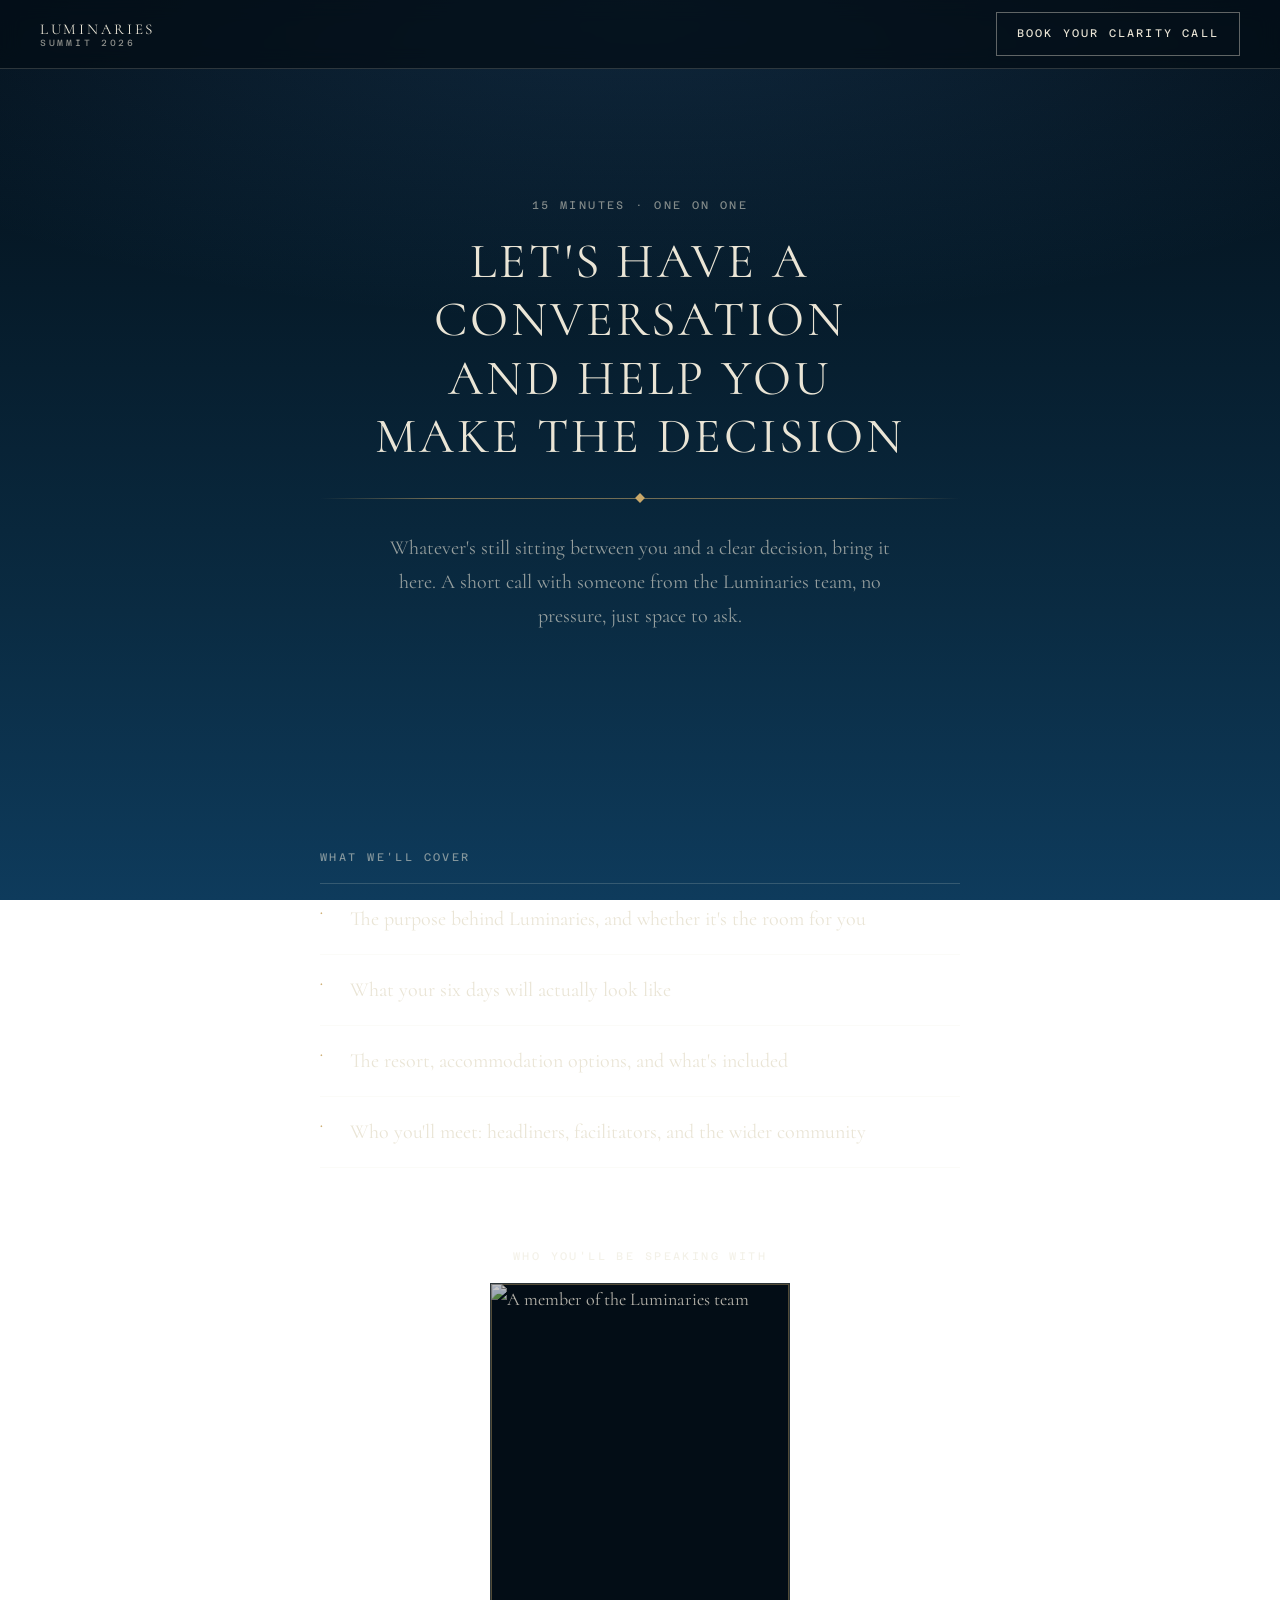
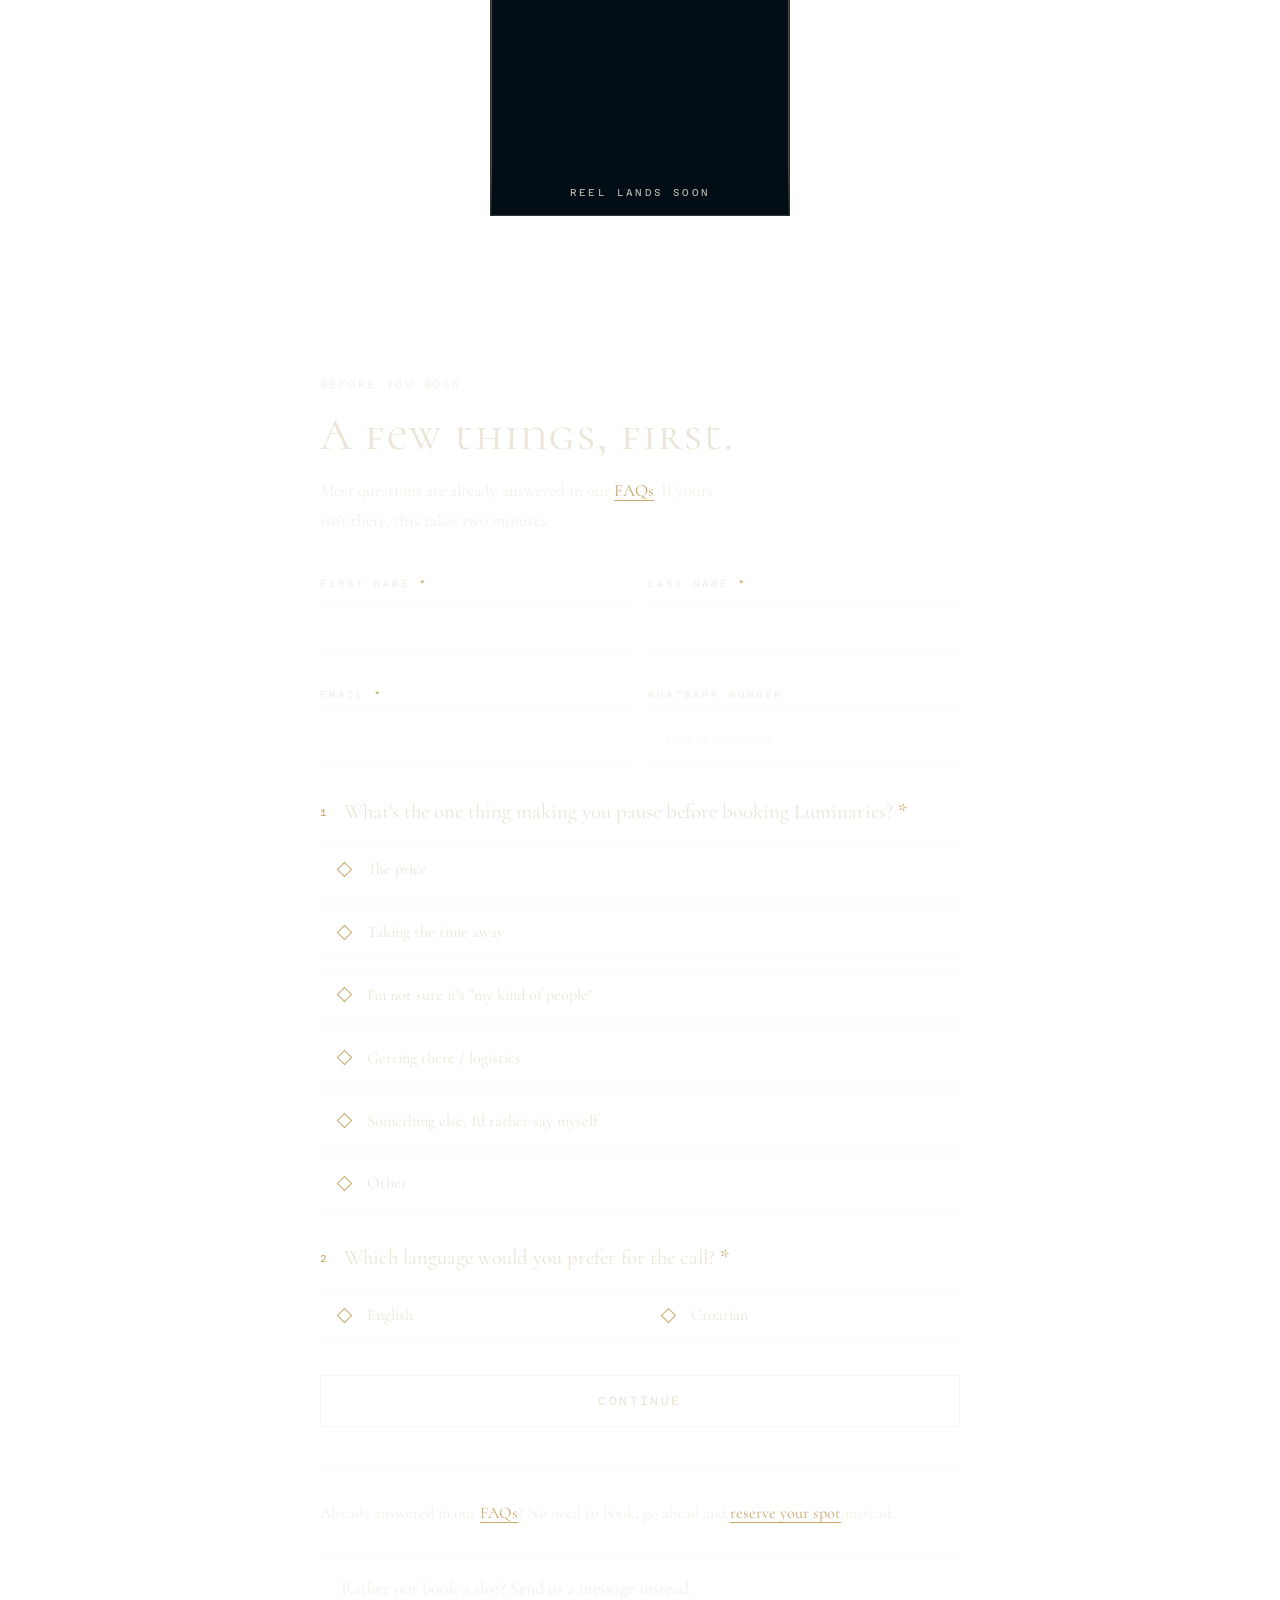
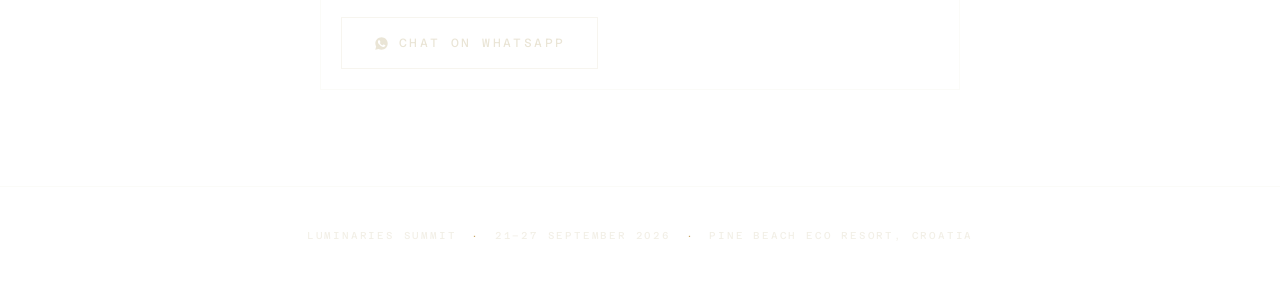
==== commit b84fe47a: "Align booking page with the brief: verbatim copy, caps letterspaced titles, dot separators" ====
--- a/booking/index.html
+++ b/booking/index.html
@@ -36,8 +36,6 @@
       Whatever's still sitting between you and a clear decision, bring it here.
       A short call with someone from the Luminaries team, no pressure, just space to ask.
     </p>
-
-    <a class="btn btn--ghost btn--light" href="#form">Book your clarity call</a>
   </div>
 </section>
 
@@ -58,6 +56,8 @@
 <!-- ============================== REEL ============================== -->
 <section class="cl-section cl-section--film">
   <div class="wrap wrap--narrow">
+    <p class="eyebrow eyebrow--light reel__eyebrow">Who you'll be speaking with</p>
+
     <div class="reel">
       <!-- Facade player: set data-video-src (mp4) or data-instagram, media loads on click. -->
       <figure class="film film--reel" data-film data-video-src="" data-instagram="">
@@ -74,17 +74,9 @@
         </div>
       </figure>
 
-      <div class="reel__copy">
-        <p class="eyebrow eyebrow--light">Who you'll be speaking with</p>
-        <h2 class="reel__title">A short hello, before we talk.</h2>
-        <p class="reel__text">
-          Forty five seconds with the person on the other end of the call. Sound
-          on if you can, but it works muted too.
-        </p>
-        <a class="reel__ig" href="https://www.instagram.com/luminaries.summit/" data-film-ig hidden>
-          Watch on Instagram
-        </a>
-      </div>
+      <a class="reel__ig" href="https://www.instagram.com/luminaries.summit/" data-film-ig hidden>
+        Watch on Instagram
+      </a>
     </div>
   </div>
 </section>
@@ -121,12 +113,11 @@
             <input type="email" name="email" autocomplete="email" inputmode="email" required />
           </label>
           <label class="cf__field">
-            <span class="cf__label">WhatsApp number <b aria-hidden="true">*</b></span>
+            <span class="cf__label">WhatsApp number</span>
             <input type="tel" name="whatsapp" autocomplete="tel" inputmode="tel"
-                   placeholder="+385 91 000 0000" pattern="[+0-9][0-9 ()\-]{6,}" required />
-          </label>
-        </div>
-        <p class="cf__hint">Include your country code. We'll send the call link here.</p>
+                   placeholder="+385 91 000 0000" pattern="[+0-9][0-9 ()\-]{6,}" />
+          </label>
+        </div>
 
         <fieldset class="cf__group">
           <legend class="cf__legend">
@@ -170,8 +161,7 @@
           </legend>
           <label class="cf__field">
             <span class="sr-only">Anything you would like to add</span>
-            <textarea name="notes" rows="5" required
-                      placeholder="The thing you'd want said out loud on the call."></textarea>
+            <textarea name="notes" rows="5" required></textarea>
           </label>
         </fieldset>
 
@@ -213,7 +203,7 @@
 
 <footer class="cl-footer">
   <div class="wrap">
-    <p>Luminaries Summit <span class="gem">&#9670;</span> 21–27 September 2026 <span class="gem">&#9670;</span> Pine Beach Eco Resort, Croatia</p>
+    <p>Luminaries Summit <span class="sep">·</span> 21–27 September 2026 <span class="sep">·</span> Pine Beach Eco Resort, Croatia</p>
   </div>
 </footer>
 
--- a/assets/clarity.css
+++ b/assets/clarity.css
@@ -60,9 +60,10 @@
 .cl-hero__title {
   font-family: var(--display);
   font-weight: 400;
-  font-size: clamp(1.9rem, 6.2vw, 3.5rem);
-  line-height: 1.1;
-  letter-spacing: 0.02em;
+  font-size: clamp(1.75rem, 5.6vw, 3.1rem);
+  line-height: 1.18;
+  letter-spacing: 0.06em;
+  text-transform: uppercase;
   margin: calc(var(--step) * 2) 0 0;
   text-wrap: balance;
 }
@@ -92,7 +93,7 @@
   font-weight: 400;
   font-size: clamp(1.8rem, 5.5vw, 2.8rem);
   line-height: 1.1;
-  letter-spacing: 0.02em;
+  letter-spacing: 0.05em;
   margin: 0 0 calc(var(--step) * 2);
 }
 
@@ -142,20 +143,17 @@
 
 .reel {
   display: grid;
-  gap: calc(var(--step) * 4);
-  align-items: center;
-}
-
-@media (min-width: 700px) {
-  .reel { grid-template-columns: minmax(0, 300px) minmax(0, 1fr); gap: calc(var(--step) * 6); }
-}
+  justify-items: center;
+  gap: calc(var(--step) * 2);
+}
+
+.reel__eyebrow { text-align: center; }
 
 /* Vertical 9:16 stays capped so it never dominates the page. */
 .film--reel {
   margin: 0;
   width: 100%;
   max-width: 300px;
-  margin-inline: auto;
 }
 .film--reel .film__frame { aspect-ratio: 9 / 16; }
 .film--reel .film__glyph { width: 60px; height: 60px; }
@@ -166,24 +164,8 @@
 .page-clarity .film__play:hover .film__glyph::before { border-left-color: var(--navy-0); }
 .page-clarity .film__play:focus-visible { outline-color: var(--gold); }
 
-.reel__title {
-  font-family: var(--display);
-  font-weight: 400;
-  font-size: clamp(1.5rem, 4.5vw, 2.1rem);
-  line-height: 1.15;
-  letter-spacing: 0.02em;
-  margin: calc(var(--step) * 1.5) 0 calc(var(--step) * 2);
-}
-
-.reel__text {
-  color: var(--fg-soft);
-  max-width: 40ch;
-  margin: 0;
-}
-
 .reel__ig {
   display: inline-block;
-  margin-top: calc(var(--step) * 2.5);
   font-family: var(--mono);
   font-size: 10px;
   letter-spacing: 0.2em;
@@ -342,15 +324,6 @@
   font-size: 1.02rem;
 }
 
-.cf__hint {
-  margin: -8px 0 0;
-  font-family: var(--mono);
-  font-size: 9px;
-  letter-spacing: 0.12em;
-  text-transform: uppercase;
-  color: var(--fg-soft);
-}
-
 /* --------------------------------------------------------- whatsapp */
 
 .wa {
@@ -393,4 +366,4 @@
   text-transform: uppercase;
   color: var(--fg-soft);
 }
-.cl-footer .gem { color: var(--gold); margin-inline: 6px; }
+.cl-footer .sep { color: var(--gold); margin-inline: 6px; }
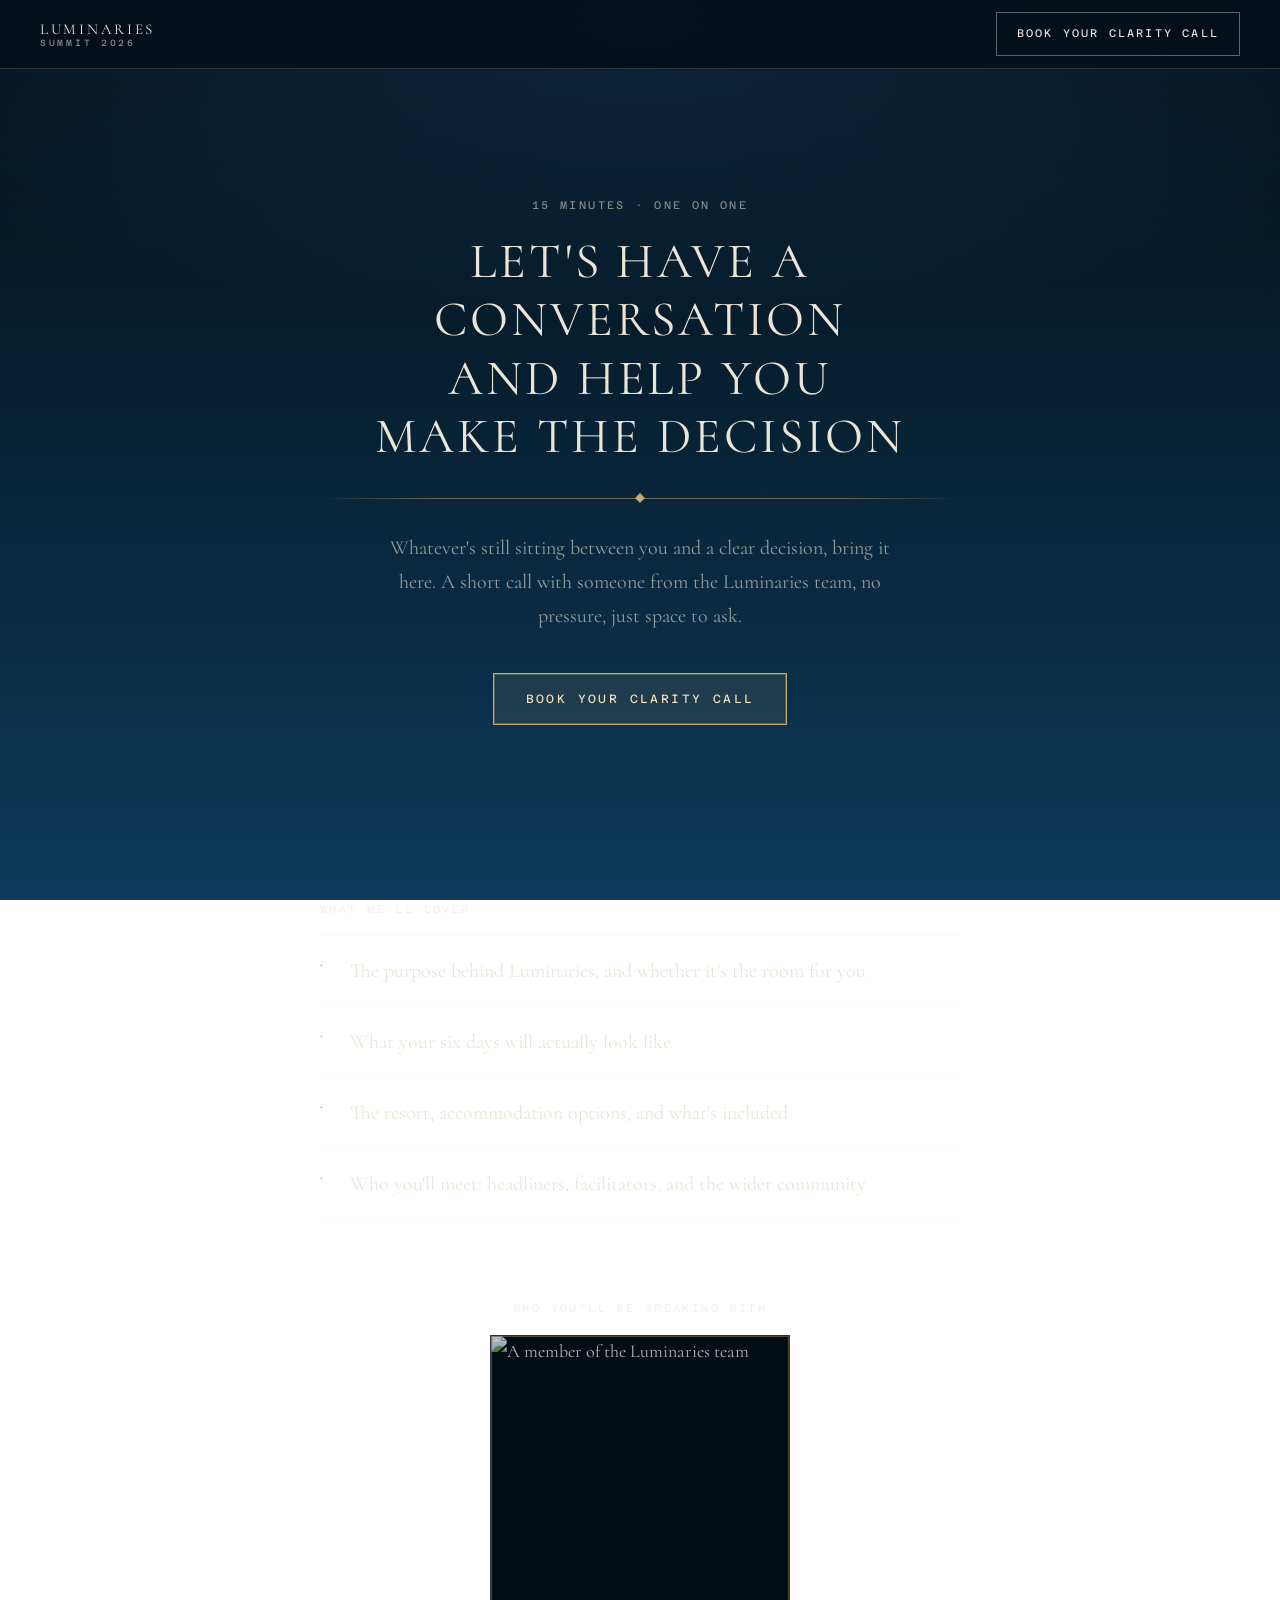
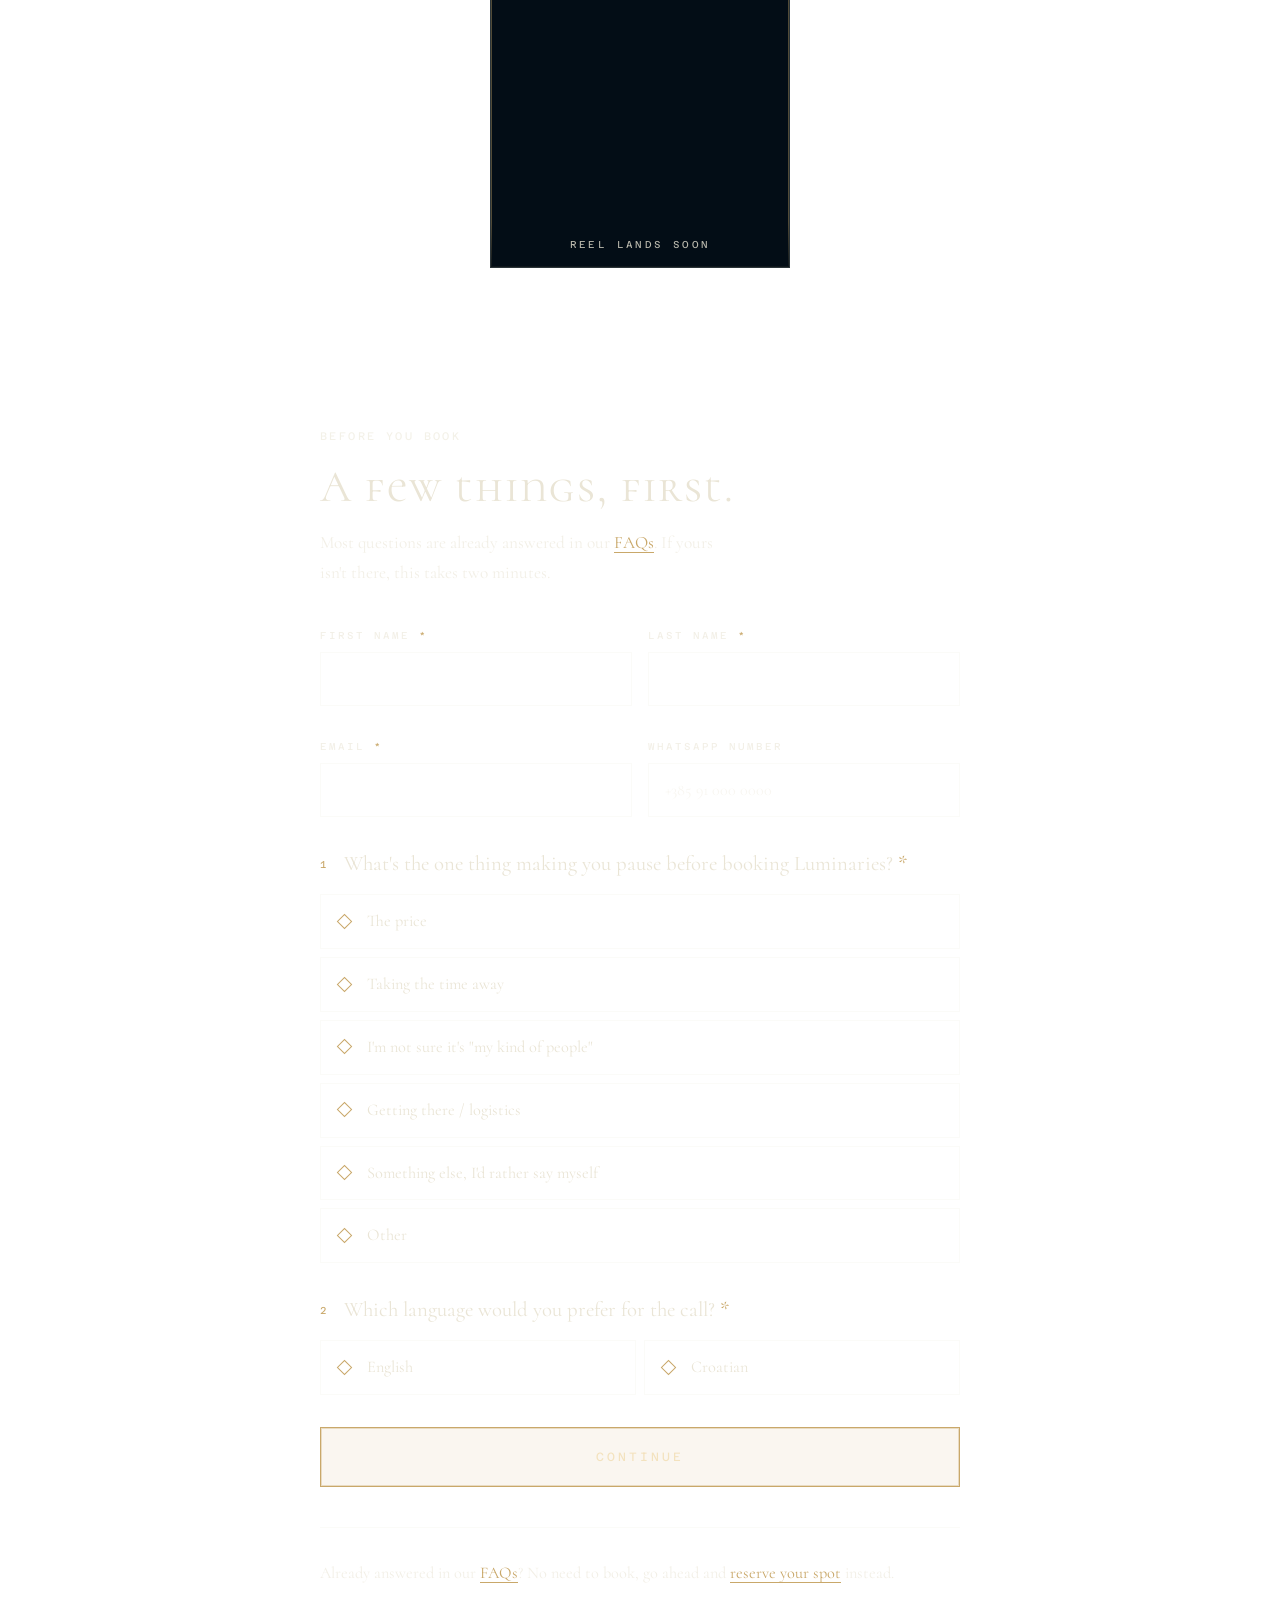
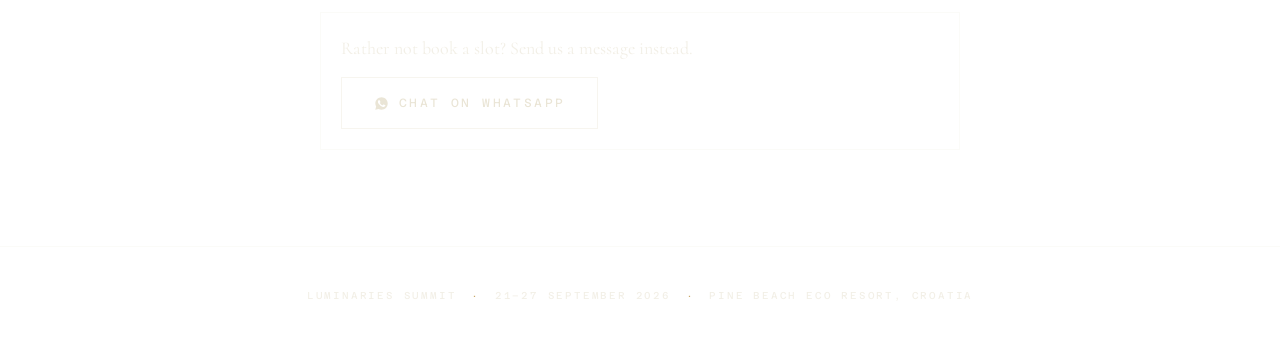
==== commit f8fe05b9: "Restore hero CTA and lift Continue to a gold outlined primary action" ====
--- a/booking/index.html
+++ b/booking/index.html
@@ -36,6 +36,8 @@
       Whatever's still sitting between you and a clear decision, bring it here.
       A short call with someone from the Luminaries team, no pressure, just space to ask.
     </p>
+
+    <a class="btn btn--ghost btn--gold" href="#form">Book your clarity call</a>
   </div>
 </section>
 
@@ -149,7 +151,7 @@
 
         <p class="cf__error" data-step-error hidden>Please complete the fields above to continue.</p>
 
-        <button type="button" class="btn btn--ghost btn--light btn--wide" data-continue>Continue</button>
+        <button type="button" class="btn btn--ghost btn--gold btn--wide" data-continue>Continue</button>
       </div>
 
       <div class="cf__step" data-step="2" hidden>
@@ -168,8 +170,8 @@
         <p class="cf__error" data-final-error hidden>Please add a short note before booking.</p>
 
         <div class="cf__actions">
-          <button type="button" class="btn btn--ghost btn--light" data-back>Back</button>
-          <button type="submit" class="btn btn--ghost btn--light btn--gold">Book your clarity call</button>
+          <button type="button" class="btn btn--ghost" data-back>Back</button>
+          <button type="submit" class="btn btn--ghost btn--gold">Book your clarity call</button>
         </div>
       </div>
 
@@ -191,7 +193,7 @@
     <div class="wa">
       <p class="wa__text">Rather not book a slot? Send us a message instead.</p>
       <!-- TODO: confirm this number is WhatsApp enabled before launch. -->
-      <a class="btn btn--ghost btn--light wa__btn"
+      <a class="btn btn--ghost wa__btn"
          href="https://wa.me/385913332030?text=Hi%20Luminaries%2C%20I%20have%20a%20question%20about%20the%202026%20summit."
          target="_blank" rel="noopener">
         <span class="wa__glyph" aria-hidden="true"></span>
--- a/assets/clarity.css
+++ b/assets/clarity.css
@@ -40,11 +40,21 @@
 }
 .page-clarity .btn--ghost:hover { border-color: var(--fg); background: rgba(234, 229, 214, 0.06); }
 
-.btn--gold {
-  --btn-fg: var(--gold);
-  border-color: var(--gold) !important;
-}
-.btn--gold:hover { background: rgba(201, 168, 106, 0.12) !important; }
+/* Primary action. Outlined per the brief, but gold so it carries on navy. */
+.page-clarity .btn--gold {
+  --btn-fg: #f3e2be;
+  border-color: var(--gold);
+  box-shadow: inset 0 0 0 1px rgba(201, 168, 106, 0.35);
+  background: rgba(201, 168, 106, 0.1);
+}
+.page-clarity .btn--gold:hover {
+  --btn-fg: var(--navy-0);
+  background: var(--gold);
+  border-color: var(--gold);
+  box-shadow: none;
+}
+
+.page-clarity [data-continue] { min-height: 60px; letter-spacing: 0.26em; }
 
 /* --------------------------------------------------------- hero */
 
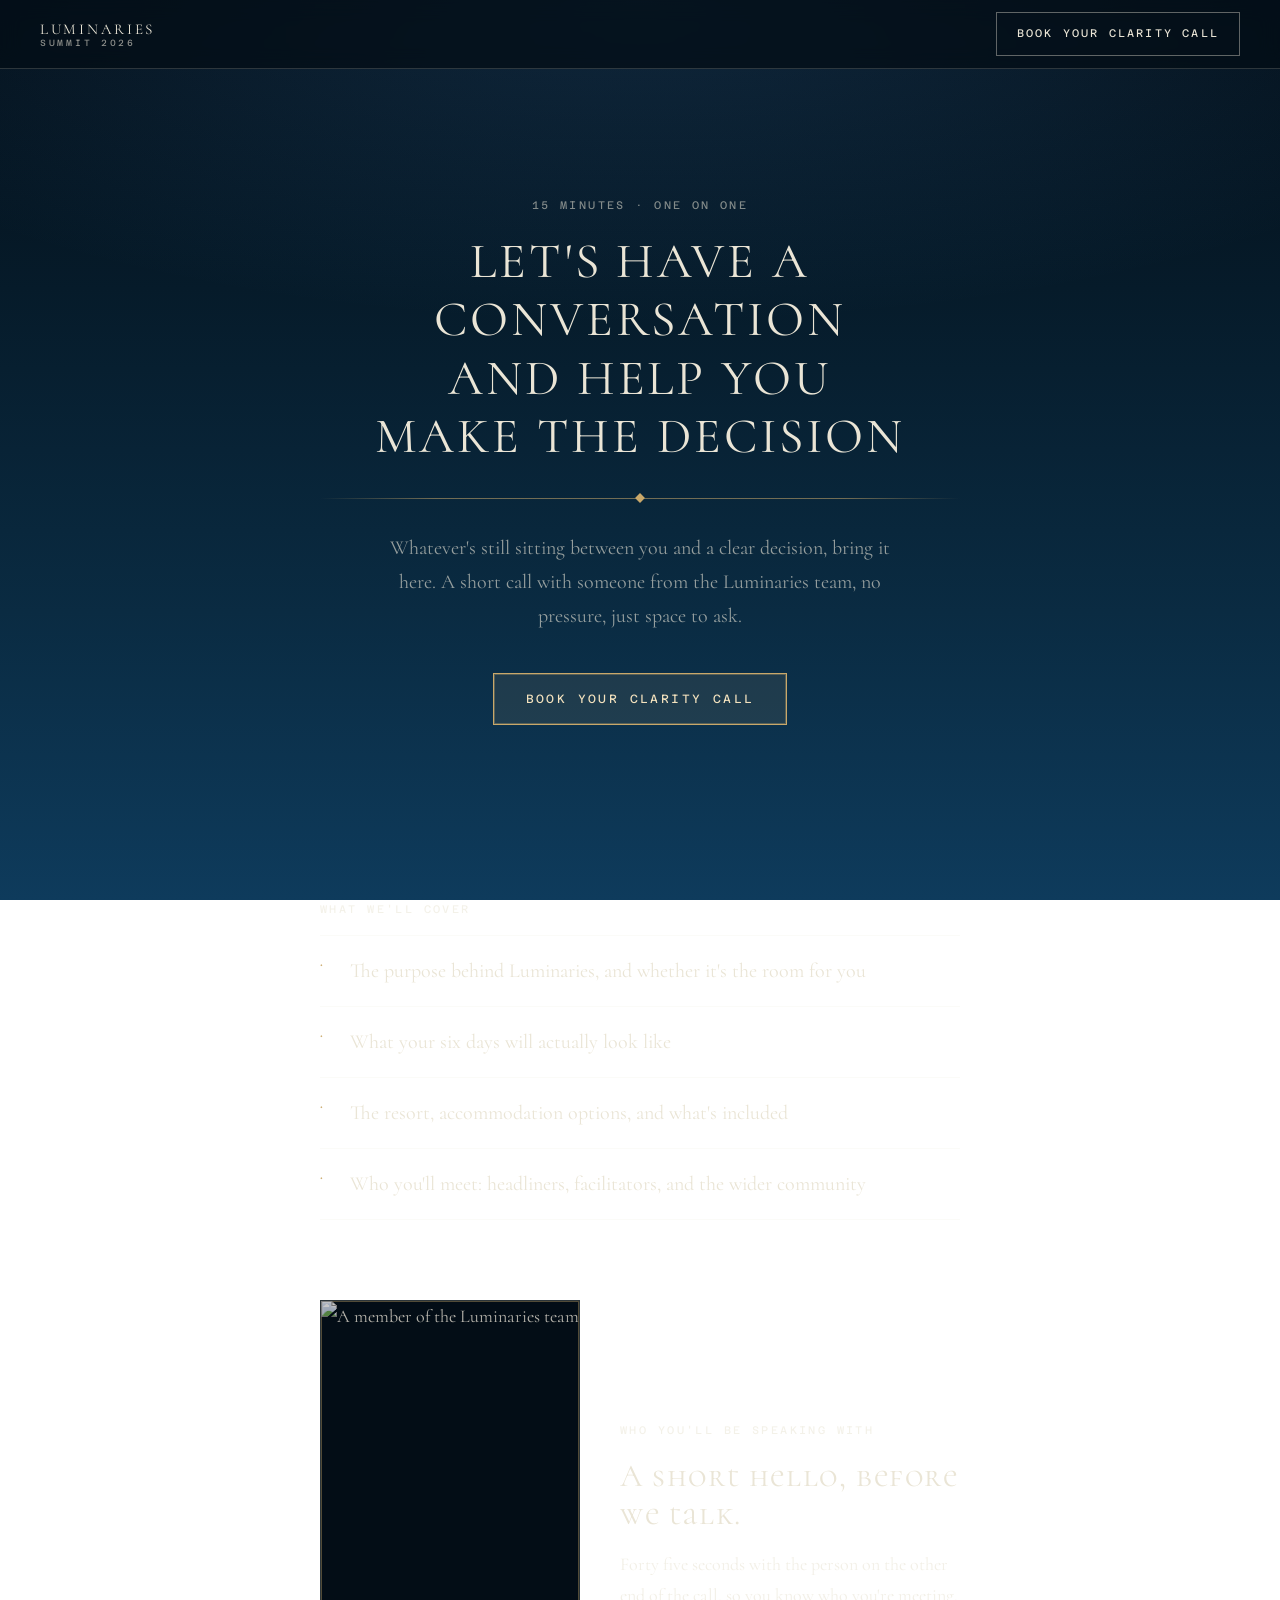
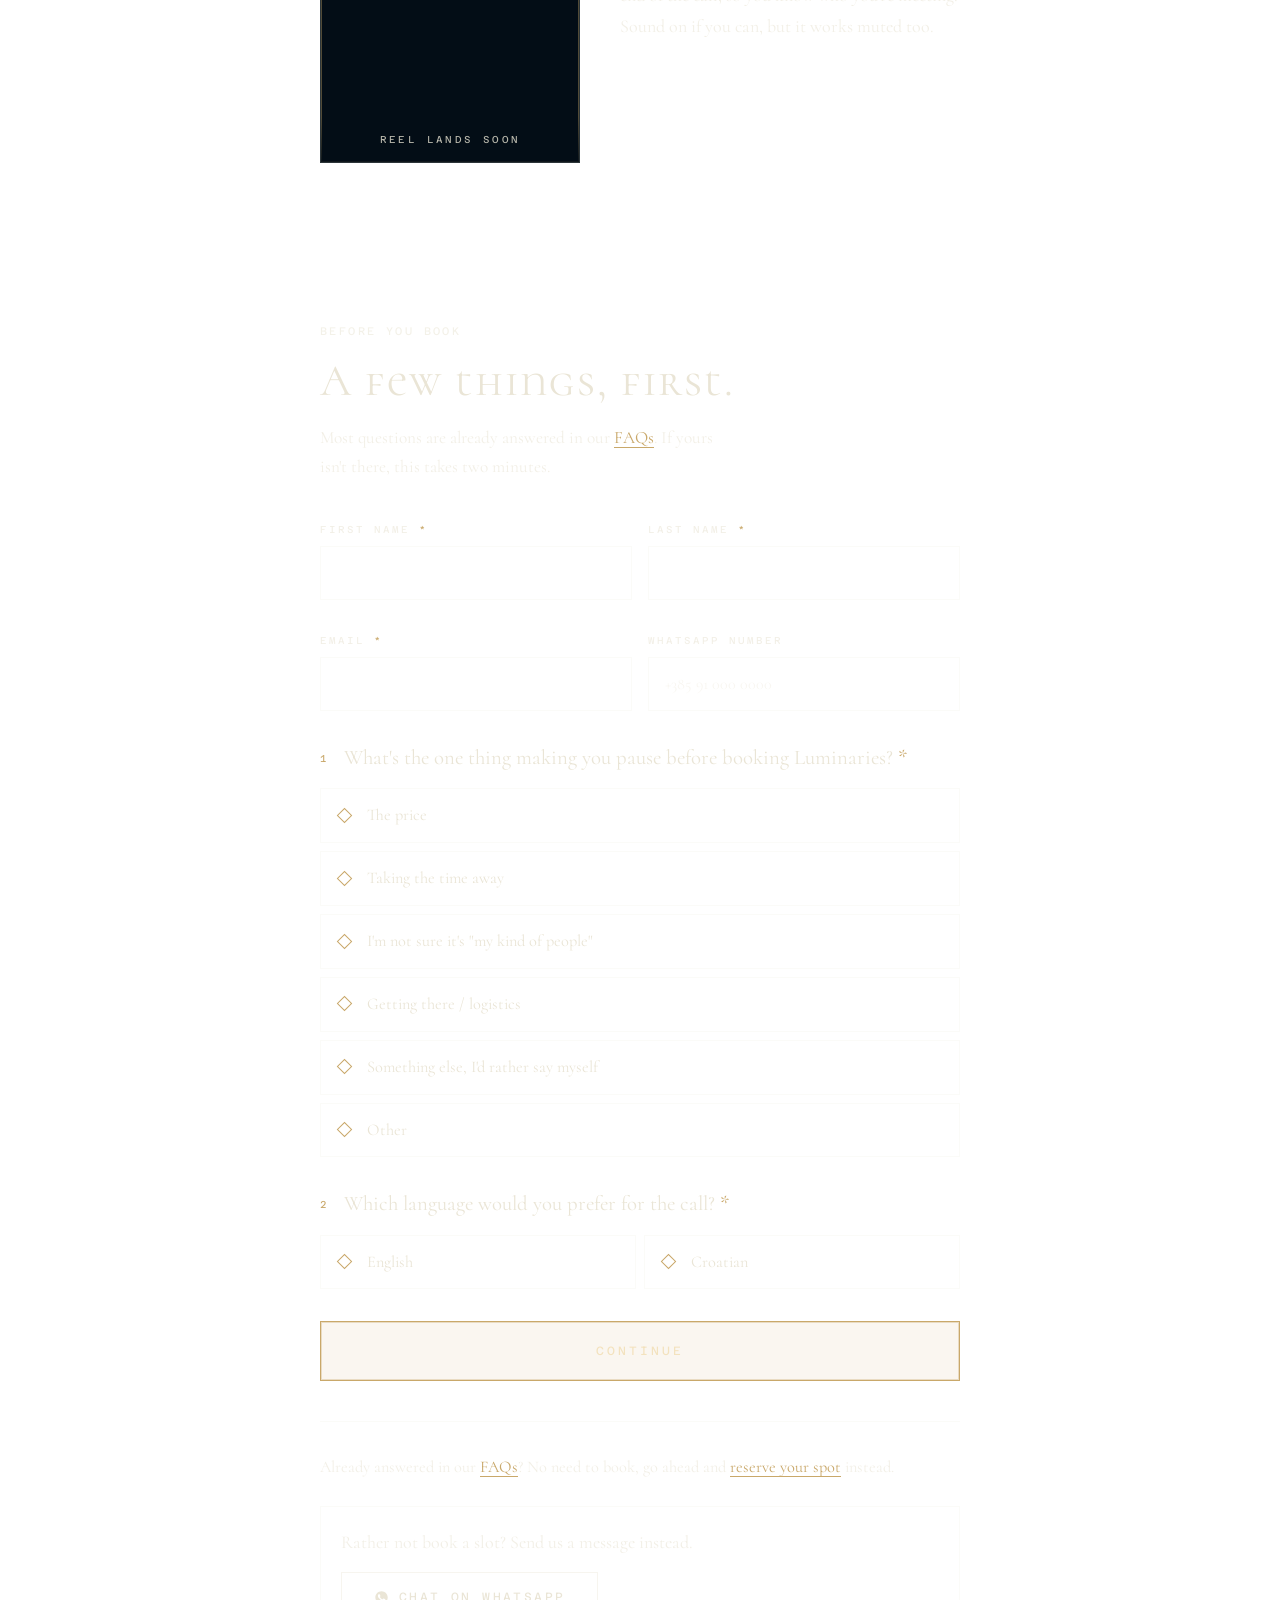
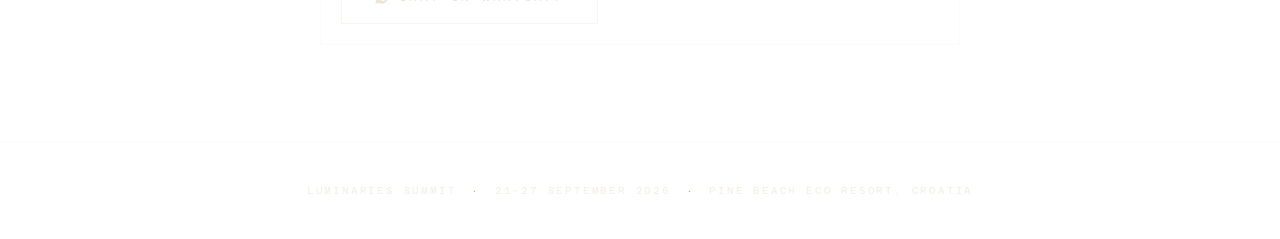
==== commit 1506346c: "Restore reel copy alongside the video" ====
--- a/booking/index.html
+++ b/booking/index.html
@@ -58,8 +58,6 @@
 <!-- ============================== REEL ============================== -->
 <section class="cl-section cl-section--film">
   <div class="wrap wrap--narrow">
-    <p class="eyebrow eyebrow--light reel__eyebrow">Who you'll be speaking with</p>
-
     <div class="reel">
       <!-- Facade player: set data-video-src (mp4) or data-instagram, media loads on click. -->
       <figure class="film film--reel" data-film data-video-src="" data-instagram="">
@@ -76,9 +74,17 @@
         </div>
       </figure>
 
-      <a class="reel__ig" href="https://www.instagram.com/luminaries.summit/" data-film-ig hidden>
-        Watch on Instagram
-      </a>
+      <div class="reel__copy">
+        <p class="eyebrow eyebrow--light">Who you'll be speaking with</p>
+        <h2 class="reel__title">A short hello, before we talk.</h2>
+        <p class="reel__text">
+          Forty five seconds with the person on the other end of the call, so you
+          know who you're meeting. Sound on if you can, but it works muted too.
+        </p>
+        <a class="reel__ig" href="https://www.instagram.com/luminaries.summit/" data-film-ig hidden>
+          Watch on Instagram
+        </a>
+      </div>
     </div>
   </div>
 </section>
--- a/assets/clarity.css
+++ b/assets/clarity.css
@@ -153,17 +153,26 @@
 
 .reel {
   display: grid;
+  gap: calc(var(--step) * 3);
   justify-items: center;
-  gap: calc(var(--step) * 2);
-}
-
-.reel__eyebrow { text-align: center; }
+  text-align: center;
+}
+
+@media (min-width: 700px) {
+  .reel {
+    grid-template-columns: 260px minmax(0, 1fr);
+    gap: calc(var(--step) * 5);
+    align-items: center;
+    justify-items: start;
+    text-align: left;
+  }
+}
 
 /* Vertical 9:16 stays capped so it never dominates the page. */
 .film--reel {
   margin: 0;
   width: 100%;
-  max-width: 300px;
+  max-width: 260px;
 }
 .film--reel .film__frame { aspect-ratio: 9 / 16; }
 .film--reel .film__glyph { width: 60px; height: 60px; }
@@ -174,8 +183,26 @@
 .page-clarity .film__play:hover .film__glyph::before { border-left-color: var(--navy-0); }
 .page-clarity .film__play:focus-visible { outline-color: var(--gold); }
 
+.reel__copy { min-width: 0; }
+
+.reel__title {
+  font-family: var(--display);
+  font-weight: 400;
+  font-size: clamp(1.5rem, 4.2vw, 2rem);
+  line-height: 1.2;
+  letter-spacing: 0.05em;
+  margin: calc(var(--step) * 1.5) 0 calc(var(--step) * 2);
+}
+
+.reel__text {
+  color: var(--fg-soft);
+  max-width: 38ch;
+  margin: 0;
+}
+
 .reel__ig {
   display: inline-block;
+  margin-top: calc(var(--step) * 2.5);
   font-family: var(--mono);
   font-size: 10px;
   letter-spacing: 0.2em;
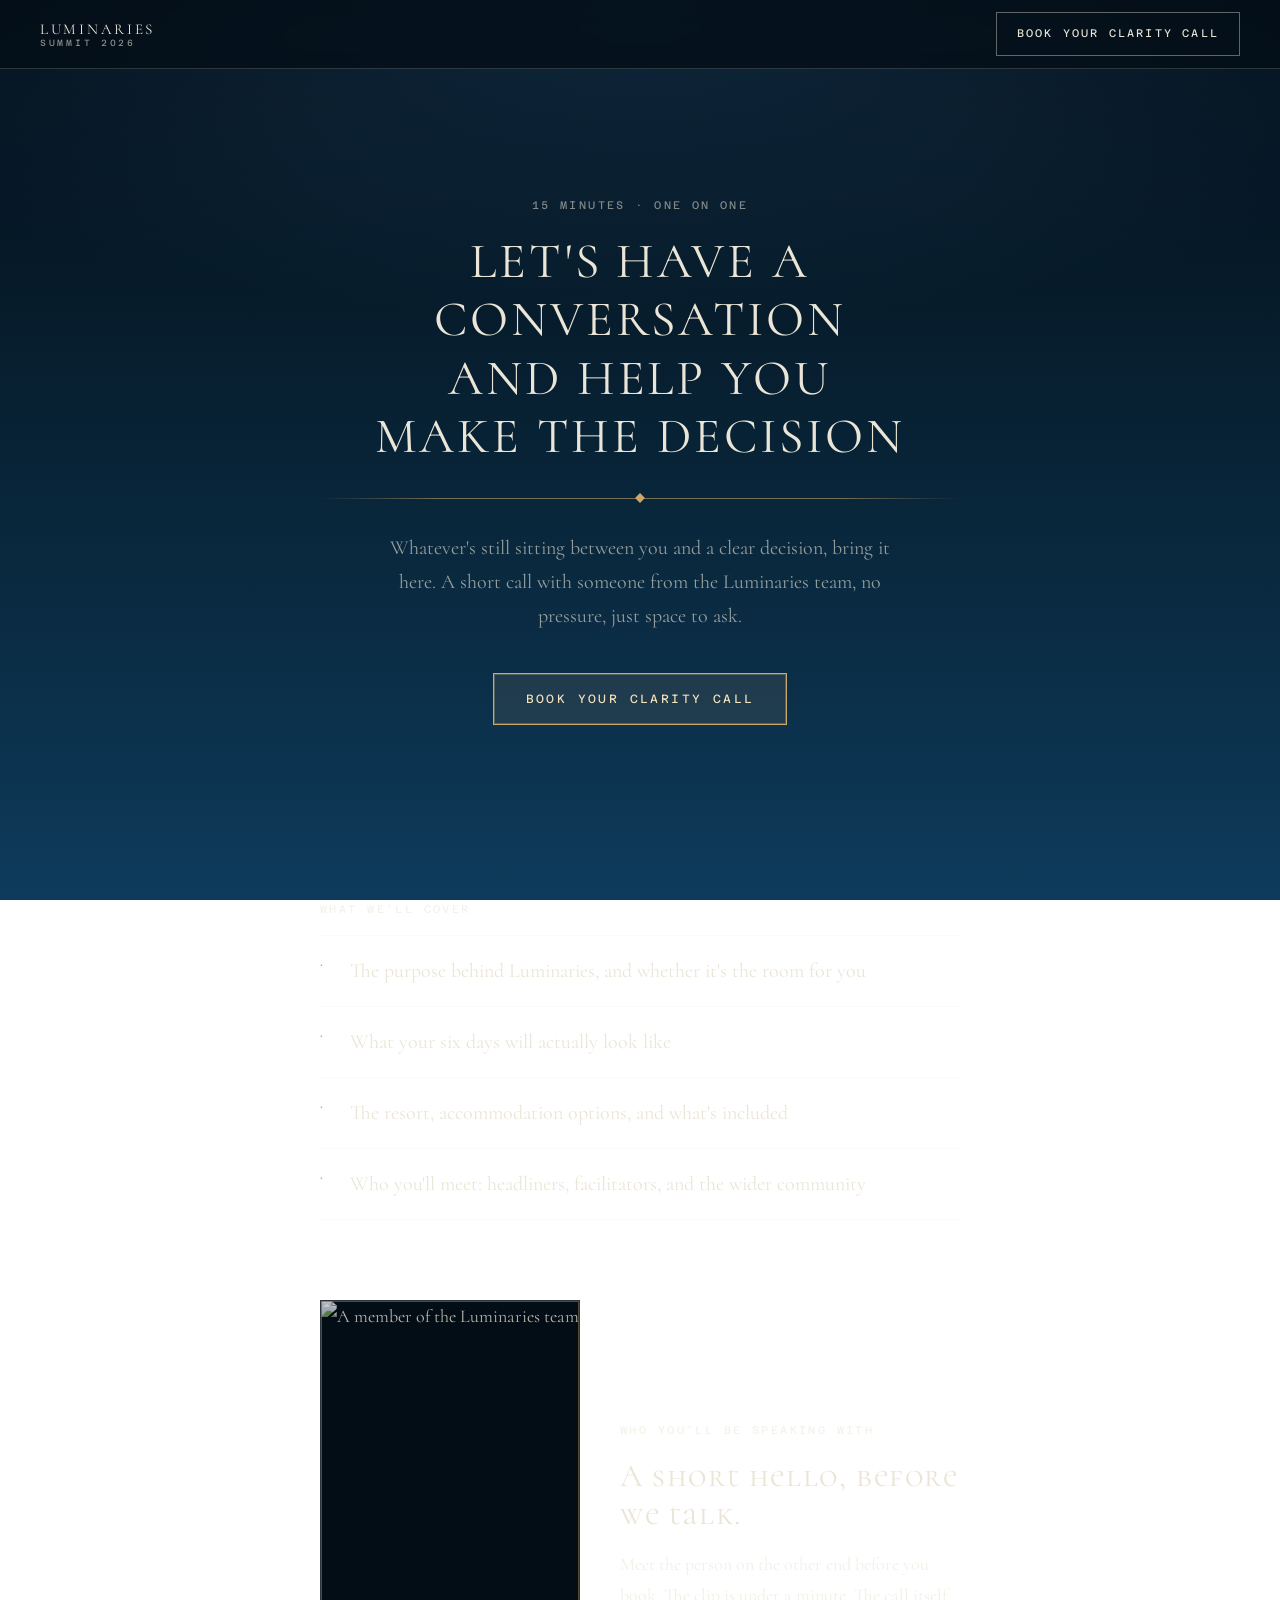
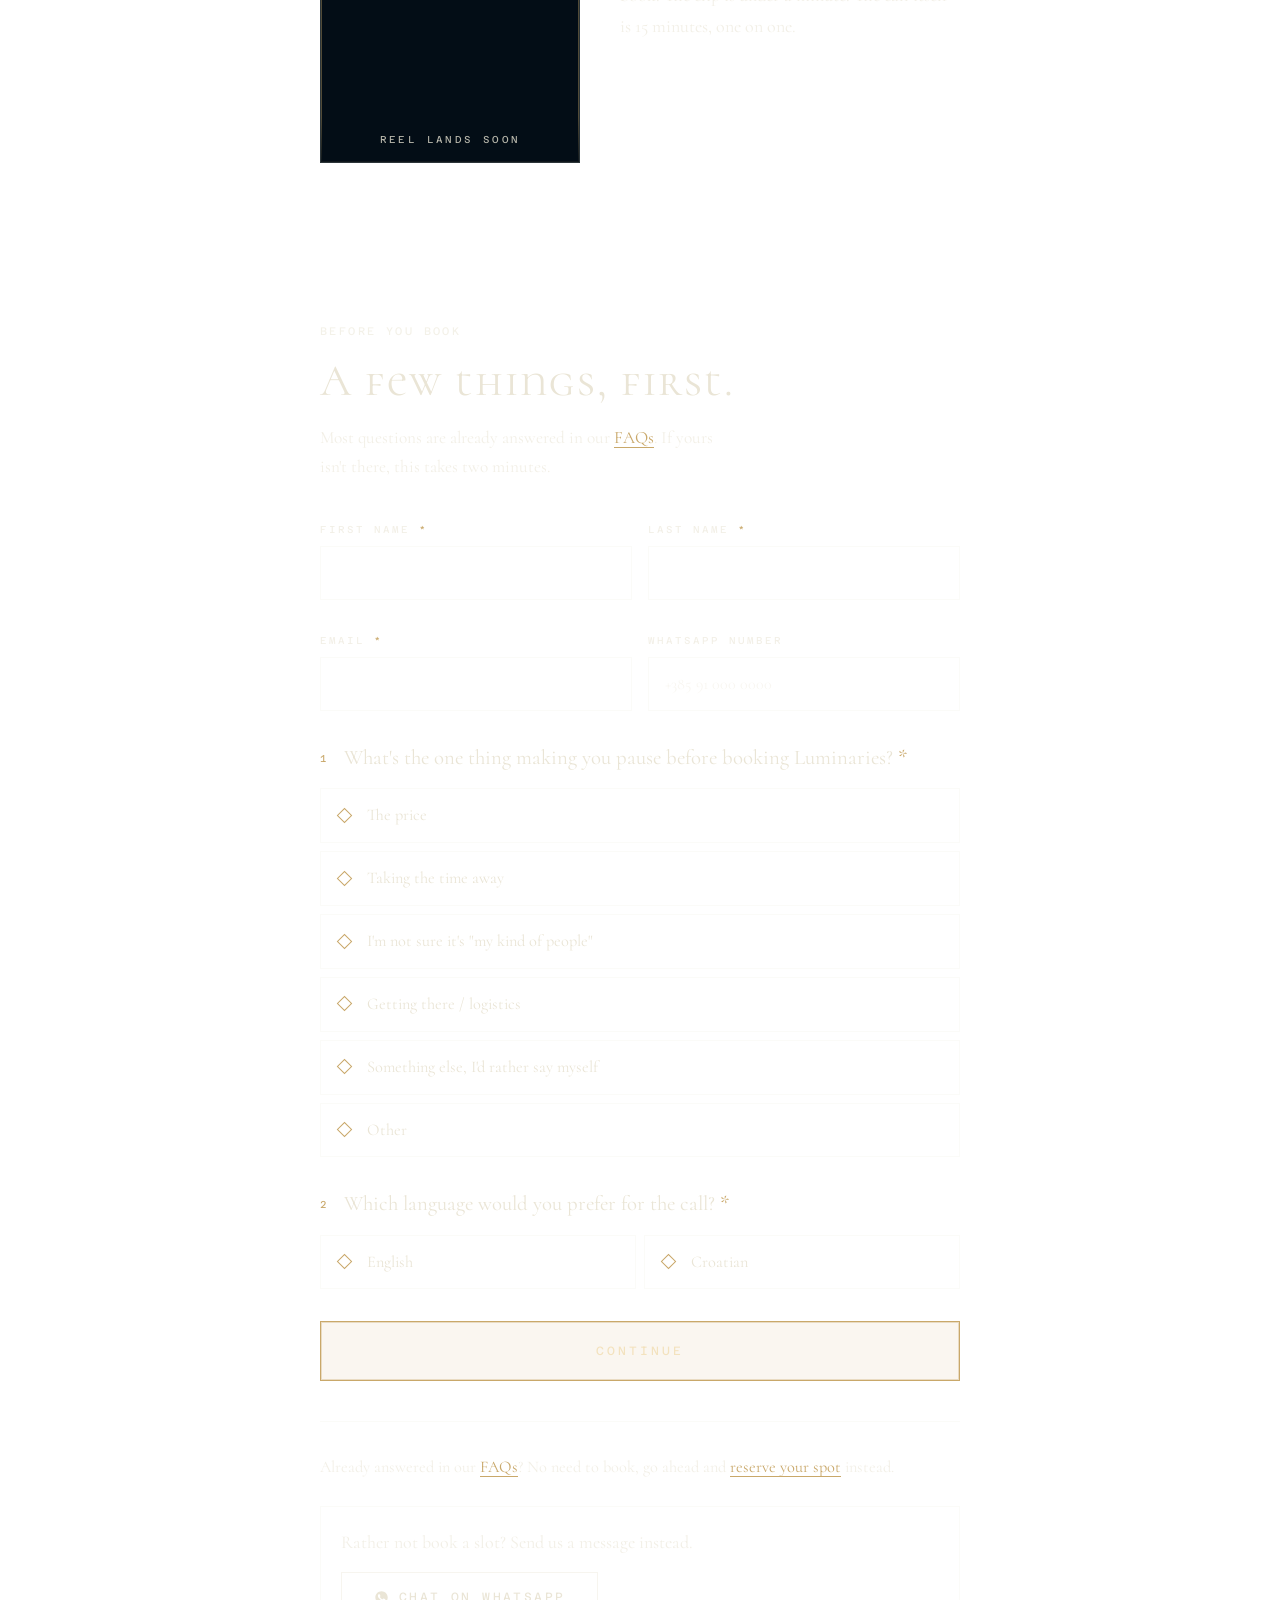
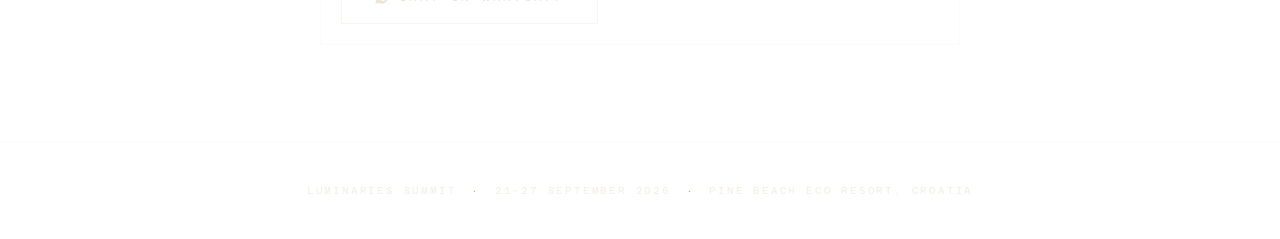
==== commit 2069f317: "Clarify reel copy: clip length vs 15 minute call" ====
--- a/booking/index.html
+++ b/booking/index.html
@@ -67,7 +67,7 @@
                alt="A member of the Luminaries team" loading="lazy" decoding="async" />
           <button type="button" class="film__play" data-film-play hidden>
             <span class="film__glyph" aria-hidden="true"></span>
-            <span class="film__playLabel">Play</span>
+            <span class="film__playLabel">Play the clip</span>
             <span class="film__dur">0:45</span>
           </button>
           <p class="film__soon" data-film-soon>Reel lands soon</p>
@@ -78,8 +78,8 @@
         <p class="eyebrow eyebrow--light">Who you'll be speaking with</p>
         <h2 class="reel__title">A short hello, before we talk.</h2>
         <p class="reel__text">
-          Forty five seconds with the person on the other end of the call, so you
-          know who you're meeting. Sound on if you can, but it works muted too.
+          Meet the person on the other end before you book. The clip is under a
+          minute. The call itself is 15 minutes, one on one.
         </p>
         <a class="reel__ig" href="https://www.instagram.com/luminaries.summit/" data-film-ig hidden>
           Watch on Instagram
